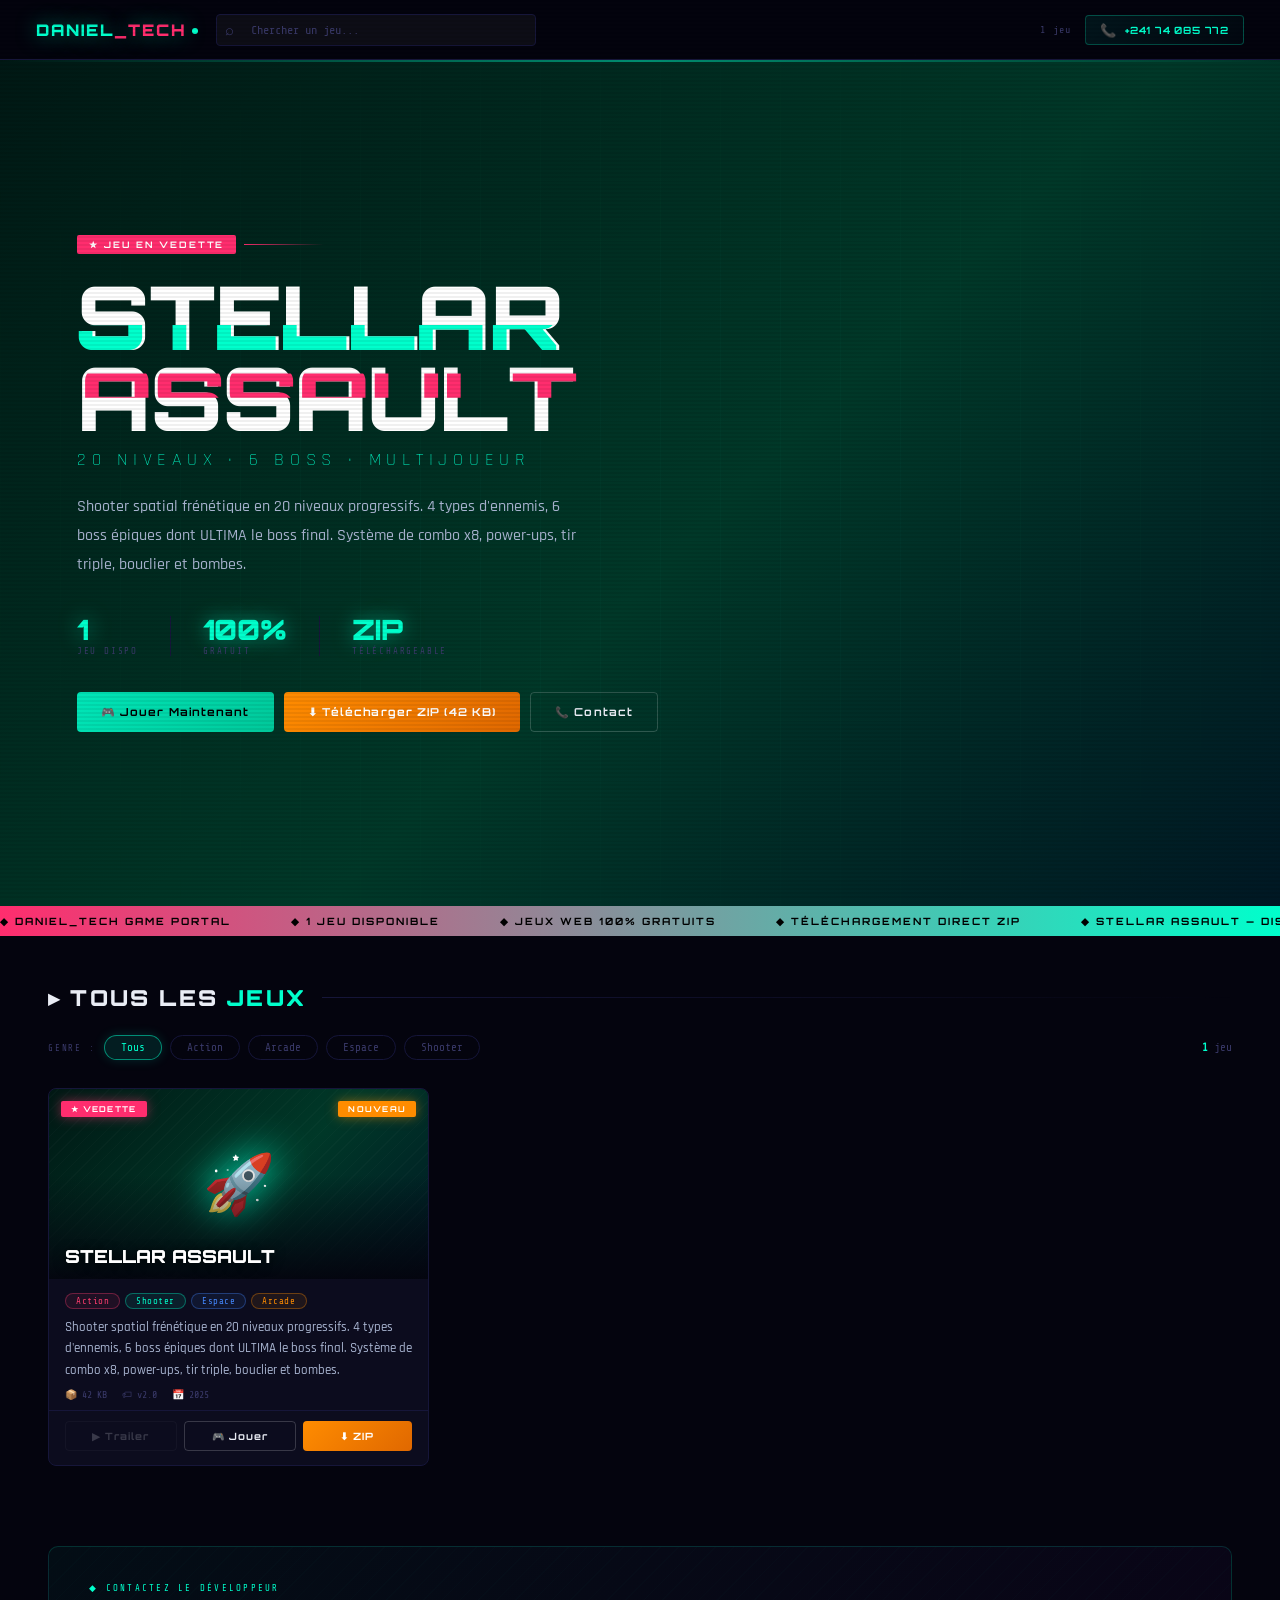
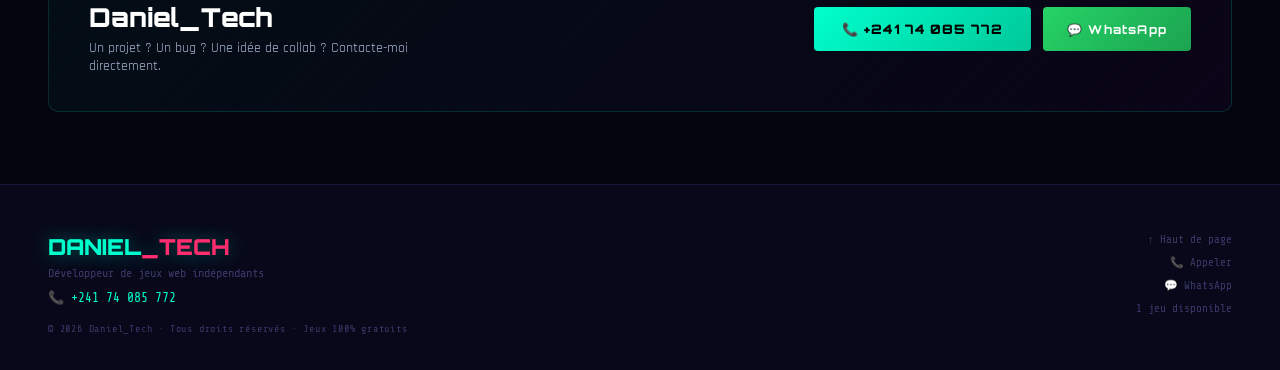
==== index.html @ bcd8ac03 "Rename daniel-tech-portal-1.html to index.html" ====
<!DOCTYPE html>
<html lang="fr">
<head>
  <meta charset="UTF-8">
  <meta name="viewport" content="width=device-width, initial-scale=1.0">
  <meta name="description" content="Daniel_Tech — Portail de jeux web indépendants. Jeux gratuits, téléchargeables, jouables en ligne.">
  <title>DANIEL_TECH — Game Portal</title>
  <link href="https://fonts.googleapis.com/css2?family=Orbitron:wght@400;700;900&family=Share+Tech+Mono&family=Rajdhani:wght@300;500;700&display=swap" rel="stylesheet">
  <style>
    /* ═══════════════ VARIABLES ═══════════════ */
    :root {
      --bg:       #04040e;
      --bg2:      #08081a;
      --card:     #0c0c1e;
      --border:   #16163a;
      --cyan:     #00ffcc;
      --pink:     #ff2d6e;
      --orange:   #ff8c00;
      --purple:   #b020ff;
      --blue:     #2060ff;
      --text:     #a8b4d0;
      --dim:      #3a3a6a;
      --white:    #eaedf5;
      --radius:   8px;
      --glow-c:   0 0 20px rgba(0,255,204,.4), 0 0 60px rgba(0,255,204,.15);
      --glow-p:   0 0 20px rgba(255,45,110,.4), 0 0 60px rgba(255,45,110,.15);
    }

    *, *::before, *::after { margin:0; padding:0; box-sizing:border-box; }
    html { scroll-behavior: smooth; }

    body {
      background: var(--bg);
      color: var(--text);
      font-family: 'Share Tech Mono', monospace;
      min-height: 100vh;
      overflow-x: hidden;
      cursor: default;
    }

    a { color: inherit; text-decoration: none; }
    button { font-family: inherit; cursor: pointer; }

    /* ═══════════════ SCROLLBAR ═══════════════ */
    ::-webkit-scrollbar { width: 4px; }
    ::-webkit-scrollbar-track { background: var(--bg); }
    ::-webkit-scrollbar-thumb { background: var(--cyan); border-radius: 2px; }

    /* ═══════════════ GLOBAL SCAN OVERLAY ═══════════════ */
    body::before {
      content: '';
      position: fixed; inset: 0; z-index: 999; pointer-events: none;
      background: repeating-linear-gradient(
        0deg,
        transparent, transparent 2px,
        rgba(0,0,0,.06) 2px, rgba(0,0,0,.06) 4px
      );
    }

    /* ═══════════════ STARS ═══════════════ */
    #stars { position:fixed; inset:0; z-index:0; pointer-events:none; }
    .z1 { position:relative; z-index:1; }

    /* ═══════════════ BOOT SCREEN ═══════════════ */
    #boot {
      position: fixed; inset: 0; z-index: 9999;
      background: #000;
      display: flex; flex-direction: column;
      align-items: center; justify-content: center;
      font-family: 'Share Tech Mono', monospace;
      transition: opacity .5s, visibility .5s;
    }
    #boot.hide { opacity: 0; visibility: hidden; }
    .boot-logo {
      font-family: 'Orbitron', sans-serif;
      font-size: clamp(28px, 6vw, 56px);
      font-weight: 900;
      color: var(--cyan);
      letter-spacing: .15em;
      text-shadow: var(--glow-c);
      margin-bottom: 8px;
    }
    .boot-logo em { color: var(--pink); font-style:normal; }
    .boot-sub {
      font-size: 11px; letter-spacing: .3em;
      color: var(--dim); margin-bottom: 40px;
    }
    .boot-bar-wrap {
      width: 280px; height: 2px;
      background: var(--border); border-radius: 2px; overflow: hidden;
    }
    .boot-bar {
      height: 100%; width: 0; background: var(--cyan);
      box-shadow: 0 0 12px var(--cyan);
      animation: boot-fill .9s ease forwards .2s;
    }
    @keyframes boot-fill { to { width:100%; } }
    .boot-msg {
      margin-top: 14px; font-size: 10px;
      color: var(--dim); letter-spacing: .12em;
      animation: blink-slow 1s ease-in-out infinite;
    }
    @keyframes blink-slow { 0%,100%{opacity:.3} 50%{opacity:1} }

    /* ═══════════════ NAVBAR ═══════════════ */
    nav {
      position: sticky; top: 0; z-index: 500;
      background: rgba(4,4,14,.96);
      backdrop-filter: blur(20px);
      border-bottom: 1px solid var(--border);
      height: 60px; padding: 0 36px;
      display: flex; align-items: center; gap: 18px;
    }
    .logo {
      font-family: 'Orbitron', sans-serif;
      font-weight: 900; font-size: 16px;
      color: var(--cyan); letter-spacing: .12em;
      white-space: nowrap; flex-shrink: 0;
      text-shadow: 0 0 20px rgba(0,255,204,.5);
    }
    .logo em { color: var(--pink); font-style: normal; }
    .logo-dot {
      display: inline-block;
      width: 6px; height: 6px; background: var(--cyan);
      border-radius: 50%; margin-left: 5px;
      animation: pulse-dot 1.5s ease-in-out infinite;
      vertical-align: middle;
    }
    @keyframes pulse-dot {
      0%,100%{ box-shadow: 0 0 4px var(--cyan); opacity:.7; }
      50%{ box-shadow: 0 0 14px var(--cyan), 0 0 28px rgba(0,255,204,.4); opacity:1; }
    }
    .search-wrap {
      flex:1; max-width:320px; position:relative;
    }
    .search-wrap input {
      width:100%; background: rgba(255,255,255,.04);
      border: 1px solid var(--border);
      border-radius: 4px; padding: 8px 12px 8px 34px;
      color: var(--white); font-family:'Share Tech Mono',monospace;
      font-size: 12px; outline: none; transition: border-color .2s, box-shadow .2s;
    }
    .search-wrap input::placeholder { color: var(--dim); }
    .search-wrap input:focus {
      border-color: var(--cyan);
      box-shadow: 0 0 0 2px rgba(0,255,204,.1);
    }
    .search-wrap::before {
      content:'⌕'; position:absolute;
      left:9px; top:50%; transform:translateY(-50%);
      font-size:15px; color:var(--dim); pointer-events:none;
    }
    .nav-end {
      margin-left:auto; display:flex; align-items:center; gap:14px;
    }
    .nav-count {
      font-size:10px; color:var(--dim); letter-spacing:.12em;
    }
    .nav-contact {
      display: flex; align-items: center; gap: 8px;
      background: linear-gradient(135deg, rgba(0,255,204,.08), rgba(0,255,204,.02));
      border: 1px solid rgba(0,255,204,.25);
      border-radius: 4px; padding: 6px 14px;
      font-family:'Orbitron',sans-serif; font-weight:700;
      font-size: 10px; letter-spacing:.08em; color: var(--cyan);
      white-space: nowrap; transition: all .2s; text-decoration:none;
    }
    .nav-contact:hover {
      background: rgba(0,255,204,.12);
      border-color: var(--cyan);
      box-shadow: var(--glow-c);
    }
    .nav-contact .nc-icon { font-size: 13px; }

    /* ═══════════════ HERO ═══════════════ */
    .hero {
      position: relative; min-height: 94vh;
      display: flex; align-items: center;
      overflow: hidden;
    }
    .hero-bg {
      position:absolute; inset:0;
      background: radial-gradient(ellipse 80% 70% at 60% 40%, rgba(0,255,204,.06) 0%, transparent 65%),
                  radial-gradient(ellipse 50% 50% at 20% 80%, rgba(255,45,110,.05) 0%, transparent 60%),
                  linear-gradient(160deg, #02020c 0%, #040414 50%, #020210 100%);
    }
    /* grid lines */
    .hero-grid {
      position:absolute; inset:0; pointer-events:none;
      background-image:
        linear-gradient(rgba(0,255,204,.025) 1px, transparent 1px),
        linear-gradient(90deg, rgba(0,255,204,.025) 1px, transparent 1px);
      background-size: 60px 60px;
      mask-image: radial-gradient(ellipse 80% 80% at 50% 50%, black 30%, transparent 80%);
    }
    .hero-glow-c {
      position:absolute; pointer-events:none;
      border-radius:50%; filter:blur(100px);
    }
    .hero-glow-c:nth-child(1) {
      width:600px; height:600px; background:rgba(0,255,204,.12);
      right:-100px; top:-150px;
      animation: glow-drift 8s ease-in-out infinite;
    }
    .hero-glow-c:nth-child(2) {
      width:400px; height:400px; background:rgba(255,45,110,.08);
      left:-50px; bottom:-100px;
      animation: glow-drift 10s ease-in-out infinite reverse;
    }
    @keyframes glow-drift {
      0%,100%{ transform:translate(0,0) scale(1); }
      50%{ transform:translate(30px,-30px) scale(1.05); }
    }
    /* Scan beam */
    .hero-beam {
      position:absolute; inset:0; pointer-events:none; overflow:hidden;
    }
    .hero-beam::after {
      content:''; position:absolute;
      left:0; right:0; height:2px;
      background: linear-gradient(90deg, transparent, rgba(0,255,204,.5), transparent);
      animation: beam-scan 5s linear infinite;
    }
    @keyframes beam-scan {
      0%{ top:-2px; opacity:0; }
      5%{ opacity:1; }
      95%{ opacity:.3; }
      100%{ top:100%; opacity:0; }
    }

    .hero-content {
      position:relative; z-index:2;
      padding: clamp(40px,8vh,90px) clamp(24px,6vw,80px);
      max-width: 780px;
    }
    .hero-eyebrow {
      display:inline-flex; align-items:center; gap:8px;
      margin-bottom:22px;
    }
    .hero-eyebrow-badge {
      background: var(--pink); color:#fff;
      font-family:'Orbitron',sans-serif; font-size:9px; font-weight:700;
      letter-spacing:.22em; padding:4px 12px; border-radius:2px;
      animation: badge-blink 2.5s ease-in-out infinite;
    }
    @keyframes badge-blink { 0%,100%{opacity:1} 50%{opacity:.55} }
    .hero-eyebrow-line {
      flex:1; height:1px; width:80px;
      background: linear-gradient(90deg, var(--pink), transparent);
    }

    .hero-title {
      font-family:'Orbitron',sans-serif; font-weight:900;
      font-size: clamp(40px,8vw,88px); line-height:.92;
      color:#fff; letter-spacing:-.01em;
      position:relative; display:inline-block;
    }
    /* Glitch Effect */
    .glitch {
      position:relative; display:block;
    }
    .glitch::before, .glitch::after {
      content: attr(data-text);
      position:absolute; top:0; left:0; width:100%; height:100%;
      font-family:inherit; font-weight:inherit; font-size:inherit;
      line-height:inherit; letter-spacing:inherit;
    }
    .glitch::before {
      color: var(--cyan); clip-path: polygon(0 30%, 100% 30%, 100% 50%, 0 50%);
      transform: translate(-3px,0);
      animation: glitch-a 4s steps(1) infinite;
    }
    .glitch::after {
      color: var(--pink); clip-path: polygon(0 60%, 100% 60%, 100% 75%, 0 75%);
      transform: translate(3px,0);
      animation: glitch-b 4s steps(1) infinite;
    }
    @keyframes glitch-a {
      0%,94%,100%{ opacity:0; transform:translate(0,0); }
      95%{ opacity:.9; transform:translate(-4px,1px); }
      97%{ opacity:.6; transform:translate(2px,-1px); }
    }
    @keyframes glitch-b {
      0%,91%,100%{ opacity:0; transform:translate(0,0); }
      92%{ opacity:.8; transform:translate(4px,-2px); }
      94%{ opacity:.5; transform:translate(-2px,1px); }
    }

    .hero-sub {
      font-family:'Rajdhani',sans-serif; font-weight:300;
      font-size: clamp(13px,2vw,18px); letter-spacing:.32em;
      color: var(--cyan); margin-top:10px; margin-bottom:22px;
      text-transform:uppercase;
    }
    .hero-desc {
      font-family:'Rajdhani',sans-serif; font-weight:500;
      font-size: clamp(14px,1.6vw,16px); line-height:1.8;
      color: var(--text); max-width:500px; margin-bottom:36px;
    }
    .hero-stats {
      display:flex; gap:32px; margin-bottom:36px; flex-wrap:wrap;
    }
    .hero-stat {
      display:flex; flex-direction:column; gap:2px;
    }
    .hs-num {
      font-family:'Orbitron',sans-serif; font-size:28px; font-weight:900;
      color:var(--cyan); line-height:1;
      text-shadow: 0 0 20px rgba(0,255,204,.5);
    }
    .hs-lbl { font-size:9px; letter-spacing:.2em; color:var(--dim); }
    .hero-divider {
      width:1px; height:40px; background:var(--border);
      align-self:center;
    }
    .hero-actions { display:flex; gap:10px; flex-wrap:wrap; }

    /* ═══════════════ BUTTONS ═══════════════ */
    .btn {
      display:inline-flex; align-items:center; justify-content:center;
      gap:7px; padding:12px 24px; border-radius:4px;
      font-family:'Orbitron',sans-serif; font-weight:700;
      font-size:11px; letter-spacing:.1em;
      border:none; outline:none; cursor:pointer;
      text-decoration:none; transition:all .22s;
      white-space:nowrap; position:relative; overflow:hidden;
    }
    /* shimmer on all buttons */
    .btn::before {
      content:''; position:absolute; inset:0;
      background: linear-gradient(105deg, transparent 30%, rgba(255,255,255,.1) 50%, transparent 70%);
      transform: translateX(-100%); transition: transform .5s;
    }
    .btn:hover::before { transform:translateX(100%); }

    .btn-play {
      background: linear-gradient(135deg, #00e6b8, #00c89a);
      color:#000;
    }
    .btn-play:hover {
      transform:translateY(-3px);
      box-shadow: 0 10px 36px rgba(0,255,204,.35), 0 0 0 1px rgba(0,255,204,.4);
    }
    .btn-ghost {
      background:transparent; color:var(--white);
      border:1px solid rgba(255,255,255,.18);
    }
    .btn-ghost:hover {
      border-color:rgba(255,255,255,.5);
      background:rgba(255,255,255,.06);
      transform:translateY(-3px);
    }
    .btn-yt { background: #e00; color:#fff; }
    .btn-yt:hover {
      background:#c00; transform:translateY(-3px);
      box-shadow: 0 10px 36px rgba(255,0,0,.3);
    }
    .btn-dl {
      background: linear-gradient(135deg, var(--orange), #e06800);
      color:#fff;
    }
    .btn-dl:hover {
      transform:translateY(-3px);
      box-shadow: 0 10px 36px rgba(255,140,0,.35);
    }
    .btn-off { opacity:.2; pointer-events:none; }
    .btn-sm { padding:8px 14px; font-size:10px; flex:1; }

    /* ═══════════════ TICKER ═══════════════ */
    .ticker {
      background: linear-gradient(90deg, var(--pink), var(--cyan));
      padding:9px 0; overflow:hidden; user-select:none;
    }
    .ticker-track {
      display:flex; gap:60px; width:max-content;
      animation:ticker-run 22s linear infinite;
      white-space:nowrap;
      font-family:'Orbitron',sans-serif; font-weight:700;
      font-size:10px; letter-spacing:.2em; color:#000;
    }
    .ticker-track span::before { content:'◆  '; }
    @keyframes ticker-run {
      from{ transform:translateX(0); }
      to{ transform:translateX(-50%); }
    }

    /* ═══════════════ SECTION HEADER ═══════════════ */
    .section-header {
      padding: 48px 48px 24px;
      display:flex; align-items:center; gap:16px;
    }
    .section-title {
      font-family:'Orbitron',sans-serif; font-weight:900;
      font-size:clamp(16px,2.5vw,22px); color:var(--white);
      letter-spacing:.1em;
    }
    .section-title em {
      color:var(--cyan); font-style:normal;
    }
    .section-line {
      flex:1; height:1px;
      background: linear-gradient(90deg, var(--border), transparent);
    }

    /* ═══════════════ FILTERS ═══════════════ */
    .filters {
      padding: 0 48px 28px;
      display:flex; align-items:center; gap:8px; flex-wrap:wrap;
    }
    .filter-lbl { font-size:9px; color:var(--dim); letter-spacing:.2em; }
    .tag-btn {
      padding:5px 16px; border-radius:20px;
      border:1px solid var(--border); background:transparent;
      color:var(--dim); font-family:'Share Tech Mono',monospace;
      font-size:11px; cursor:pointer; transition:all .18s;
    }
    .tag-btn:hover { border-color:var(--cyan); color:var(--cyan); }
    .tag-btn.on {
      background:rgba(0,255,204,.1); color:var(--cyan);
      border-color:rgba(0,255,204,.5);
      box-shadow: 0 0 12px rgba(0,255,204,.15);
    }
    .filter-count { margin-left:auto; font-size:11px; color:var(--dim); }
    .filter-count strong { color:var(--cyan); }

    /* ═══════════════ GAME GRID ═══════════════ */
    .catalog { padding: 0 48px 80px; }
    .grid {
      display:grid;
      grid-template-columns: repeat(auto-fill, minmax(320px,1fr));
      gap:20px;
    }

    /* ═══════════════ GAME CARD ═══════════════ */
    .card {
      background: var(--card);
      border:1px solid var(--border);
      border-radius: var(--radius);
      overflow:hidden;
      display:flex; flex-direction:column;
      transition: transform .3s cubic-bezier(.2,.8,.3,1),
                  border-color .3s, box-shadow .3s;
      animation: card-in .4s ease both;
      position:relative;
    }
    /* holographic shimmer on border */
    .card::before {
      content:''; position:absolute; inset:-1px;
      border-radius:calc(var(--radius)+1px);
      background: linear-gradient(135deg,
        rgba(0,255,204,0) 0%, rgba(0,255,204,.5) 50%, rgba(176,32,255,0) 100%
      );
      opacity:0; transition:opacity .35s;
      z-index:-1; pointer-events:none;
    }
    .card:hover::before { opacity:1; }
    @keyframes card-in {
      from{ opacity:0; transform:translateY(22px); }
      to  { opacity:1; transform:none; }
    }
    .card:hover {
      transform:translateY(-8px);
      border-color:rgba(0,255,204,.25);
      box-shadow: 0 24px 70px rgba(0,0,0,.6), 0 0 40px rgba(0,255,204,.06);
    }

    /* Thumbnail */
    .thumb {
      position:relative; height:190px; overflow:hidden; flex-shrink:0;
    }
    .thumb img { width:100%;height:100%;object-fit:cover;transition:transform .5s; }
    .card:hover .thumb img { transform:scale(1.08); }
    .thumb-grad {
      position:absolute; inset:0;
      display:flex; align-items:center; justify-content:center;
    }
    .thumb-grad::before {
      content:''; position:absolute; inset:0;
      background: repeating-linear-gradient(
        -45deg, transparent, transparent 8px,
        rgba(255,255,255,.02) 8px, rgba(255,255,255,.02) 9px
      );
    }
    .thumb-icon {
      font-size:58px; position:relative; z-index:1;
      animation:float 3.5s ease-in-out infinite;
      filter:drop-shadow(0 0 20px currentColor);
    }
    @keyframes float {
      0%,100%{transform:translateY(0) rotate(-2deg);}
      50%{transform:translateY(-12px) rotate(2deg);}
    }
    .thumb-overlay {
      position:absolute; inset:0;
      background:linear-gradient(to top, rgba(4,4,14,.95) 0%, transparent 55%);
      z-index:1;
    }
    .thumb-title {
      position:absolute; bottom:12px; left:16px; right:16px; z-index:2;
      font-family:'Orbitron',sans-serif; font-weight:900;
      font-size:18px; color:#fff;
      text-shadow: 0 2px 12px rgba(0,0,0,.9);
    }
    .badge {
      position:absolute; z-index:3; top:12px;
      font-family:'Orbitron',sans-serif; font-weight:700;
      font-size:8px; letter-spacing:.16em;
      padding:3px 10px; border-radius:2px; color:#fff;
    }
    .badge-star {
      left:12px; background:var(--pink);
      box-shadow: 0 0 12px rgba(255,45,110,.5);
    }
    .badge-new {
      right:12px; background:var(--orange);
      box-shadow: 0 0 12px rgba(255,140,0,.5);
    }
    .badge-soon {
      left:50%; transform:translateX(-50%);
      background: linear-gradient(135deg, var(--purple), var(--blue));
      box-shadow: 0 0 16px rgba(176,32,255,.5);
      font-size:9px;
    }

    /* Card body */
    .card-body {
      padding:14px 16px 10px; flex:1;
      display:flex; flex-direction:column; gap:8px;
    }
    .tags { display:flex; gap:5px; flex-wrap:wrap; }
    .tag {
      padding:2px 10px; border-radius:12px;
      font-size:9px; letter-spacing:.06em; border:1px solid;
    }
    .card-desc {
      font-family:'Rajdhani',sans-serif; font-weight:500;
      font-size:13px; line-height:1.65; color:var(--text); flex:1;
      display:-webkit-box; -webkit-line-clamp:3; -webkit-box-orient:vertical; overflow:hidden;
    }
    .meta {
      display:flex; gap:10px; flex-wrap:wrap;
      font-size:10px; color:var(--dim);
    }

    /* Card actions */
    .card-btns {
      padding:10px 16px 14px;
      display:flex; gap:7px;
      border-top:1px solid var(--border);
    }
    .card-btns .btn { position:relative; overflow:hidden; }

    /* Coming Soon Card */
    .card-coming {
      border-color: rgba(176,32,255,.2);
      background: linear-gradient(135deg, rgba(176,32,255,.04), rgba(32,96,255,.04));
    }
    .card-coming .thumb-grad {
      background: linear-gradient(135deg, #0a0020 0%, #100040 50%, #0a0030 100%);
    }
    .coming-overlay {
      position:absolute; inset:0; z-index:2;
      display:flex; flex-direction:column;
      align-items:center; justify-content:center; gap:8px;
      background: rgba(4,4,14,.7);
      backdrop-filter:blur(4px);
    }
    .coming-label {
      font-family:'Orbitron',sans-serif; font-weight:900;
      font-size:16px; color:var(--purple); letter-spacing:.2em;
      text-shadow:0 0 20px rgba(176,32,255,.6);
      animation:glow-pulse 2s ease-in-out infinite;
    }
    @keyframes glow-pulse {
      0%,100%{ text-shadow:0 0 20px rgba(176,32,255,.6); }
      50%{ text-shadow:0 0 40px rgba(176,32,255,.9), 0 0 80px rgba(176,32,255,.4); }
    }
    .coming-dots {
      display:flex; gap:6px;
    }
    .coming-dots span {
      width:6px; height:6px; border-radius:50%;
      background:var(--purple); opacity:.3;
      animation:dot-wave .8s ease-in-out infinite;
    }
    .coming-dots span:nth-child(2){ animation-delay:.15s; }
    .coming-dots span:nth-child(3){ animation-delay:.3s; }
    @keyframes dot-wave { 0%,100%{opacity:.2;transform:translateY(0)} 50%{opacity:1;transform:translateY(-4px)} }

    /* ═══════════════ YOUTUBE MODAL ═══════════════ */
    .overlay {
      position:fixed; inset:0; z-index:900;
      background:rgba(0,0,0,.92);
      backdrop-filter:blur(12px);
      display:flex; align-items:center; justify-content:center;
      padding:20px;
      opacity:0; pointer-events:none; transition:opacity .3s;
    }
    .overlay.open { opacity:1; pointer-events:all; }
    .modal {
      background:var(--card); border:1px solid var(--border);
      border-radius:10px; width:100%; max-width:860px;
      overflow:hidden;
      transform:scale(.9) translateY(24px); transition:transform .3s;
    }
    .overlay.open .modal { transform:scale(1) translateY(0); }
    .modal-hd {
      padding:14px 18px;
      display:flex; align-items:center; gap:10px;
      border-bottom:1px solid var(--border);
    }
    .yt-dot {
      width:10px; height:10px; background:#e00; border-radius:50%;
      animation:yt-pulse 1.2s ease-in-out infinite;
    }
    @keyframes yt-pulse { 0%,100%{opacity:1} 50%{opacity:.4} }
    .m-title {
      font-family:'Orbitron',sans-serif; font-size:13px; font-weight:700;
      color:var(--white); flex:1;
    }
    .m-sub { font-size:10px; color:var(--dim); }
    .close-btn {
      width:30px; height:30px; border-radius:50%;
      background:var(--border); border:none; color:var(--text);
      font-size:16px; display:flex; align-items:center; justify-content:center;
      cursor:pointer; transition:background .18s;
    }
    .close-btn:hover { background:var(--pink); color:#fff; }
    .video-wrap { position:relative; padding-bottom:56.25%; height:0; }
    .video-wrap iframe { position:absolute; inset:0; width:100%; height:100%; border:none; }

    /* ═══════════════ CONTACT SECTION ═══════════════ */
    .contact-section {
      margin: 0 48px 72px;
      background: linear-gradient(135deg, rgba(0,255,204,.04) 0%, rgba(176,32,255,.04) 100%);
      border:1px solid rgba(0,255,204,.15);
      border-radius: 10px;
      padding: 36px 40px;
      display:flex; align-items:center; justify-content:space-between;
      gap:24px; flex-wrap:wrap;
      position:relative; overflow:hidden;
    }
    .contact-section::before {
      content:''; position:absolute; inset:0;
      background: repeating-linear-gradient(
        -45deg, transparent, transparent 12px,
        rgba(0,255,204,.012) 12px, rgba(0,255,204,.012) 13px
      );
      pointer-events:none;
    }
    .contact-left { position:relative; z-index:1; }
    .contact-tag {
      font-size:9px; letter-spacing:.25em; color:var(--cyan);
      margin-bottom:8px;
    }
    .contact-title {
      font-family:'Orbitron',sans-serif; font-weight:900;
      font-size:clamp(18px,3vw,26px); color:#fff;
      margin-bottom:6px;
    }
    .contact-desc {
      font-family:'Rajdhani',sans-serif; font-size:14px;
      color:var(--text); max-width:360px;
    }
    .contact-actions { display:flex; gap:12px; flex-wrap:wrap; position:relative; z-index:1; }
    .btn-tel {
      background: linear-gradient(135deg, var(--cyan), #00c89a);
      color:#000; font-size:13px; padding:14px 28px;
      font-family:'Orbitron',sans-serif; font-weight:900; letter-spacing:.08em;
    }
    .btn-tel:hover {
      transform:translateY(-3px);
      box-shadow: var(--glow-c);
    }
    .btn-wa {
      background: linear-gradient(135deg, #25D366, #1ca350);
      color:#fff; font-size:12px; padding:14px 24px;
    }
    .btn-wa:hover {
      transform:translateY(-3px);
      box-shadow: 0 10px 36px rgba(37,211,102,.35);
    }

    /* ═══════════════ FOOTER ═══════════════ */
    footer {
      background: var(--bg2); border-top:1px solid var(--border);
      padding:48px 48px 36px;
      display:grid; grid-template-columns:1fr auto; gap:40px;
      align-items:start;
    }
    .footer-logo {
      font-family:'Orbitron',sans-serif; font-weight:900;
      font-size:22px; color:var(--cyan); margin-bottom:6px;
      text-shadow: 0 0 20px rgba(0,255,204,.4);
    }
    .footer-logo em { color:var(--pink); font-style:normal; }
    .footer-tag { font-size:12px; color:var(--dim); margin-bottom:8px; }
    .footer-phone {
      display:inline-flex; align-items:center; gap:7px;
      font-family:'Share Tech Mono',monospace;
      font-size:13px; color:var(--cyan); margin-bottom:18px;
      transition:text-shadow .2s;
    }
    .footer-phone:hover { text-shadow:var(--glow-c); }
    .footer-copy { font-size:10px; color:var(--dim); letter-spacing:.08em; }
    .footer-links {
      display:flex; flex-direction:column; align-items:flex-end; gap:10px;
    }
    .footer-links a {
      font-size:11px; color:var(--dim); transition:color .18s;
    }
    .footer-links a:hover { color:var(--cyan); }

    /* ═══════════════ EMPTY STATE ═══════════════ */
    .empty {
      grid-column:1/-1; text-align:center; padding:80px 0;
    }
    .empty .e-icon { font-size:50px; margin-bottom:14px; }
    .empty h3 {
      font-family:'Orbitron',sans-serif; font-size:15px;
      color:var(--text); margin-bottom:6px;
    }
    .empty p { font-size:12px; color:var(--dim); }

    /* ═══════════════ RESPONSIVE ═══════════════ */
    @media (max-width:760px) {
      nav { padding:0 16px; gap:10px; }
      .nav-contact .nc-text { display:none; }
      .hero-content { padding:44px 22px 50px; }
      .hero-stats { gap:20px; }
      .section-header, .filters, .catalog { padding-left:20px; padding-right:20px; }
      .grid { grid-template-columns:1fr; }
      .contact-section { margin:0 20px 60px; padding:28px 22px; }
      footer { grid-template-columns:1fr; padding:36px 22px; }
      .footer-links { align-items:flex-start; }
    }
    @media (max-width:480px) {
      .hero-stats .hero-divider { display:none; }
      .hero-stat:nth-child(3),.hero-stat:nth-child(4) { display:none; }
    }
  </style>
</head>
<body>

<!-- ── BOOT ── -->
<div id="boot">
  <div class="boot-logo">DANIEL<em>_TECH</em></div>
  <div class="boot-sub">GAME PORTAL v3.0 — INITIALISATION</div>
  <div class="boot-bar-wrap"><div class="boot-bar"></div></div>
  <div class="boot-msg">CHARGEMENT DES JEUX...</div>
</div>

<!-- Stars canvas -->
<canvas id="stars"></canvas>

<!-- ── NAVBAR ── -->
<nav class="z1">
  <div class="logo">DANIEL<em>_TECH</em><span class="logo-dot"></span></div>
  <div class="search-wrap">
    <input id="search" type="text" placeholder="Chercher un jeu..." autocomplete="off">
  </div>
  <div class="nav-end">
    <span class="nav-count" id="nav-count"></span>
    <a href="tel:+24174085772" class="nav-contact">
      <span class="nc-icon">📞</span>
      <span class="nc-text">+241 74 085 772</span>
    </a>
  </div>
</nav>

<!-- ── HERO ── -->
<div id="hero" class="z1"></div>

<!-- ── TICKER ── -->
<div class="ticker z1">
  <div class="ticker-track" id="ticker"></div>
</div>

<!-- ── SECTION HEADER ── -->
<div class="section-header z1">
  <h2 class="section-title">▸ TOUS LES <em>JEUX</em></h2>
  <div class="section-line"></div>
</div>

<!-- ── FILTERS ── -->
<div class="filters z1">
  <span class="filter-lbl">GENRE :</span>
  <div id="tag-btns" style="display:contents"></div>
  <span class="filter-count" id="count"></span>
</div>

<!-- ── CATALOG ── -->
<section class="catalog z1">
  <div class="grid" id="grid"></div>
</section>

<!-- ── CONTACT ── -->
<div class="contact-section z1">
  <div class="contact-left">
    <div class="contact-tag">◆ CONTACTEZ LE DÉVELOPPEUR</div>
    <div class="contact-title">Daniel_Tech</div>
    <div class="contact-desc">Un projet ? Un bug ? Une idée de collab ? Contacte-moi directement.</div>
  </div>
  <div class="contact-actions">
    <a href="tel:+24174085772" class="btn btn-tel">📞 +241 74 085 772</a>
    <a href="https://wa.me/24174085772" target="_blank" class="btn btn-wa">💬 WhatsApp</a>
  </div>
</div>

<!-- ── FOOTER ── -->
<footer class="z1">
  <div>
    <div class="footer-logo">DANIEL<em>_TECH</em></div>
    <div class="footer-tag">Développeur de jeux web indépendants</div>
    <a href="tel:+24174085772" class="footer-phone">📞 +241 74 085 772</a>
    <div class="footer-copy">© 2026 Daniel_Tech · Tous droits réservés · Jeux 100% gratuits</div>
  </div>
  <div class="footer-links">
    <a href="#top">↑ Haut de page</a>
    <a href="tel:+24174085772">📞 Appeler</a>
    <a href="https://wa.me/24174085772" target="_blank">💬 WhatsApp</a>
    <a id="footer-count"></a>
  </div>
</footer>

<!-- ── YOUTUBE MODAL ── -->
<div class="overlay" id="overlay">
  <div class="modal">
    <div class="modal-hd">
      <div class="yt-dot"></div>
      <div>
        <div class="m-title" id="m-title">Trailer</div>
        <div class="m-sub">YouTube · Bande-annonce officielle</div>
      </div>
      <button class="close-btn" id="close-btn" title="Fermer (Echap)">✕</button>
    </div>
    <div class="video-wrap">
      <iframe id="yt-frame" src=""
        allow="accelerometer; autoplay; clipboard-write; encrypted-media; gyroscope; picture-in-picture"
        allowfullscreen></iframe>
    </div>
  </div>
</div>

<script>
// ╔═══════════════════════════════════════════════════╗
// ║  ⚙️  CONFIGURATION — DANIEL_TECH GAME PORTAL     ║
// ║  Pour ajouter un jeu : copie un bloc dans GAMES[] ║
// ╚═══════════════════════════════════════════════════╝

const GAMES = [
  {
    id:          'stellar-assault',
    title:       'STELLAR ASSAULT',
    subtitle:    '20 NIVEAUX · 6 BOSS · MULTIJOUEUR',
    description: 'Shooter spatial frénétique en 20 niveaux progressifs. 4 types d\'ennemis, 6 boss épiques dont ULTIMA le boss final. Système de combo x8, power-ups, tir triple, bouclier et bombes.',
    tags:        ['Action', 'Shooter', 'Espace', 'Arcade'],
    color:       '#00ffcc',
    colorBg:     'linear-gradient(135deg,#001814 0%,#003828 55%,#001824 100%)',
    icon:        '🚀',
    thumbnail:   null,
    youtubeId:   null,
    downloadUrl: 'stellar-assault.zip',
    playUrl:     'stellar-assault/index.html',
    version:     'v2.0',
    size:        '42 KB',
    releaseDate: '2025',
    featured:    true,
    isNew:       true,
    downloads:   0,
  },

  // ── COMING SOON (exemples — décommente pour activer) ───────
  // {
  //   id:          'neon-racer',
  //   title:       'NEON RACER',
  //   subtitle:    'BIENTÔT',
  //   description: 'Course de néon futuriste. Piste procédurale infinie, 8 véhicules.',
  //   tags:        ['Course', 'Action'],
  //   color:       '#b020ff',
  //   colorBg:     'linear-gradient(135deg,#100020,#200040,#100030)',
  //   icon:        '🏎️',
  //   thumbnail:   null,
  //   downloadUrl: null,
  //   playUrl:     null,
  //   comingSoon:  true,
  //   version:     '—',
  //   releaseDate: '2026',
  //   featured:    false,
  //   isNew:       false,
  //   downloads:   0,
  // },
];

// ── Tag colors ──────────────────────────────────────────────
const TAG_STYLE = {
  'Action':    'color:#ff3d6e;border-color:rgba(255,61,110,.35);background:rgba(255,61,110,.08)',
  'Shooter':   'color:#00ffcc;border-color:rgba(0,255,204,.35);background:rgba(0,255,204,.08)',
  'Espace':    'color:#4488ff;border-color:rgba(68,136,255,.35);background:rgba(68,136,255,.08)',
  'Arcade':    'color:#ff8c00;border-color:rgba(255,140,0,.35);background:rgba(255,140,0,.08)',
  'Platformer':'color:#b44bff;border-color:rgba(180,75,255,.35);background:rgba(180,75,255,.08)',
  'Aventure':  'color:#ffdd33;border-color:rgba(255,221,51,.35);background:rgba(255,221,51,.08)',
  'RPG':       'color:#c060ff;border-color:rgba(192,96,255,.35);background:rgba(192,96,255,.08)',
  'Puzzle':    'color:#00c896;border-color:rgba(0,200,150,.35);background:rgba(0,200,150,.08)',
  'Course':    'color:#ff8c00;border-color:rgba(255,140,0,.35);background:rgba(255,140,0,.08)',
  'Combat':    'color:#ff3d6e;border-color:rgba(255,61,110,.35);background:rgba(255,61,110,.08)',
};
function tagStyle(t) {
  return TAG_STYLE[t] || 'color:#8090b8;border-color:rgba(255,255,255,.12);background:rgba(255,255,255,.04)';
}

// ── YouTube Modal ────────────────────────────────────────────
const overlay = document.getElementById('overlay');
const ytFrame  = document.getElementById('yt-frame');
const mTitle   = document.getElementById('m-title');

function openTrailer(youtubeId, title) {
  mTitle.textContent = title + ' — Trailer Officiel';
  ytFrame.src = `https://www.youtube.com/embed/${youtubeId}?autoplay=1&rel=0&modestbranding=1`;
  overlay.classList.add('open');
  document.body.style.overflow = 'hidden';
}
function closeModal() {
  overlay.classList.remove('open');
  ytFrame.src = '';
  document.body.style.overflow = '';
}
document.getElementById('close-btn').onclick = closeModal;
overlay.addEventListener('click', e => { if (e.target === overlay) closeModal(); });
document.addEventListener('keydown', e => { if (e.key === 'Escape') closeModal(); });

// ── Download ─────────────────────────────────────────────────
function downloadGame(id) {
  const game = GAMES.find(g => g.id === id);
  if (!game || !game.downloadUrl) return;
  const btn = document.querySelector(`[data-dl="${id}"]`);
  if (!btn) return;
  const orig = btn.innerHTML;
  btn.style.pointerEvents = 'none';
  btn.innerHTML = '⏳ ...';
  setTimeout(() => {
    const a = document.createElement('a');
    a.href = game.downloadUrl;
    a.download = game.downloadUrl.split('/').pop();
    document.body.appendChild(a); a.click(); document.body.removeChild(a);
    setTimeout(() => {
      btn.style.pointerEvents = '';
      btn.innerHTML = orig;
    }, 1400);
  }, 750);
}

// ── Thumb HTML ───────────────────────────────────────────────
function thumbHtml(g) {
  const overlay = `<div class="thumb-overlay"></div><div class="thumb-title">${g.title}</div>`;
  if (g.thumbnail) return `<img src="${g.thumbnail}" alt="${g.title}" loading="lazy">${overlay}`;
  return `
    <div class="thumb-grad" style="background:${g.colorBg||'linear-gradient(135deg,#040428,#0a0a3c)'}">
      <span class="thumb-icon" style="color:${g.color||'#00ffcc'}">${g.icon||'🎮'}</span>
    </div>${overlay}
  `;
}

// ── Card HTML ────────────────────────────────────────────────
function cardHtml(g, i) {
  const hasDl   = !!g.downloadUrl;
  const hasYt   = !!g.youtubeId;
  const hasPlay = !!g.playUrl;
  const soon    = !!g.comingSoon;
  const tags    = g.tags.map(t => `<span class="tag" style="${tagStyle(t)}">${t}</span>`).join('');
  const meta    = [
    g.size        && `📦 ${g.size}`,
    g.version     && `🏷 ${g.version}`,
    g.releaseDate && `📅 ${g.releaseDate}`,
  ].filter(Boolean).join(' &nbsp; ');

  const comingOverlay = soon ? `
    <div class="coming-overlay">
      <div class="coming-label">BIENTÔT</div>
      <div class="coming-dots"><span></span><span></span><span></span></div>
    </div>
  ` : '';

  return `
    <div class="card ${soon ? 'card-coming' : ''}"
      data-id="${g.id}"
      data-tags="${g.tags.join(',').toLowerCase()}"
      data-title="${g.title.toLowerCase()} ${g.description.toLowerCase()}"
      style="animation-delay:${i * 0.08}s">
      <div class="thumb">
        ${g.featured ? '<span class="badge badge-star">★ VEDETTE</span>' : ''}
        ${g.isNew    ? '<span class="badge badge-new">NOUVEAU</span>' : ''}
        ${soon       ? '<span class="badge badge-soon">COMING SOON</span>' : ''}
        ${thumbHtml(g)}
        ${comingOverlay}
      </div>
      <div class="card-body">
        <div class="tags">${tags}</div>
        <p class="card-desc">${g.description}</p>
        <div class="meta">${meta}</div>
      </div>
      <div class="card-btns">
        ${hasYt  ? `<button class="btn btn-yt btn-sm" onclick="openTrailer('${g.youtubeId}','${g.title}')">▶ Trailer</button>`
                 : `<button class="btn btn-ghost btn-sm btn-off">▶ Trailer</button>`}
        ${hasPlay ? `<a class="btn btn-ghost btn-sm" href="${g.playUrl}" target="_blank">🎮 Jouer</a>`
                  : `<button class="btn btn-ghost btn-sm btn-off">🎮 Jouer</button>`}
        ${hasDl   ? `<button class="btn btn-dl btn-sm" data-dl="${g.id}" onclick="downloadGame('${g.id}')">⬇ ZIP</button>`
                  : `<button class="btn btn-dl btn-sm btn-off">⬇ ZIP</button>`}
      </div>
    </div>
  `;
}

// ── Hero ─────────────────────────────────────────────────────
function buildHero() {
  const g = GAMES.find(f => f.featured) || GAMES[0];
  if (!g) return;
  const hasDl   = !!g.downloadUrl;
  const hasYt   = !!g.youtubeId;
  const hasPlay = !!g.playUrl;
  document.getElementById('hero').innerHTML = `
    <div class="hero">
      <div class="hero-bg" style="background:${g.colorBg||'linear-gradient(135deg,#020012,#00150a,#060010)'}"></div>
      <div class="hero-grid"></div>
      <div class="hero-beam"></div>
      <div class="hero-glow-c" style="background:${g.color||'#00ffcc'}"></div>
      <div class="hero-glow-c" style="background:var(--pink)"></div>
      <div class="hero-content">
        <div class="hero-eyebrow">
          <span class="hero-eyebrow-badge">★ JEU EN VEDETTE</span>
          <span class="hero-eyebrow-line"></span>
        </div>
        <h1 class="hero-title">
          <span class="glitch" data-text="${g.title}">${g.title}</span>
        </h1>
        <div class="hero-sub">${g.subtitle || ''}</div>
        <p class="hero-desc">${g.description}</p>
        <div class="hero-stats">
          <div class="hero-stat">
            <span class="hs-num">${GAMES.filter(x=>!x.comingSoon).length}</span>
            <span class="hs-lbl">JEU${GAMES.filter(x=>!x.comingSoon).length>1?'X':''} DISPO</span>
          </div>
          <div class="hero-divider"></div>
          <div class="hero-stat">
            <span class="hs-num">100%</span>
            <span class="hs-lbl">GRATUIT</span>
          </div>
          <div class="hero-divider"></div>
          <div class="hero-stat">
            <span class="hs-num">ZIP</span>
            <span class="hs-lbl">TÉLÉCHARGEABLE</span>
          </div>
        </div>
        <div class="hero-actions">
          ${hasPlay ? `<a class="btn btn-play" href="${g.playUrl}" target="_blank">🎮 Jouer Maintenant</a>` : ''}
          ${hasYt   ? `<button class="btn btn-yt" onclick="openTrailer('${g.youtubeId}','${g.title}')">▶ Voir le Trailer</button>` : ''}
          ${hasDl   ? `<a class="btn btn-dl" href="${g.downloadUrl}" download>⬇ Télécharger ZIP ${g.size ? '('+g.size+')' : ''}</a>` : ''}
          <a href="tel:+24174085772" class="btn btn-ghost">📞 Contact</a>
        </div>
      </div>
    </div>
  `;
}

// ── Ticker ───────────────────────────────────────────────────
function buildTicker() {
  const n = GAMES.filter(x=>!x.comingSoon).length;
  const items = [
    'DANIEL_TECH GAME PORTAL',
    `${n} JEU${n>1?'X':''} DISPONIBLE${n>1?'S':''}`,
    'JEUX WEB 100% GRATUITS',
    'TÉLÉCHARGEMENT DIRECT ZIP',
    'STELLAR ASSAULT — DISPONIBLE MAINTENANT',
    '📞 +241 74 085 772',
    'NOUVEAUX JEUX EN DÉVELOPPEMENT',
    'DÉVELOPPÉ PAR DANIEL_TECH',
  ];
  const doubled = [...items, ...items];
  document.getElementById('ticker').innerHTML = doubled.map(i => `<span>${i}</span>`).join('');
}

// ── Filters ──────────────────────────────────────────────────
let activeTag = 'tous';

function allTags() {
  const s = new Set();
  GAMES.forEach(g => g.tags.forEach(t => s.add(t)));
  return ['Tous', ...Array.from(s).sort()];
}

function buildFilters() {
  document.getElementById('tag-btns').innerHTML = allTags().map(t =>
    `<button class="tag-btn ${t.toLowerCase() === activeTag ? 'on' : ''}"
      onclick="setTag('${t.toLowerCase()}')">${t}</button>`
  ).join('');
}

function setTag(tag) { activeTag = tag; buildFilters(); filterCards(); }

function filterCards() {
  const q = document.getElementById('search').value.toLowerCase().trim();
  const cards = document.querySelectorAll('.card');
  let n = 0;
  cards.forEach(c => {
    const tagMatch  = activeTag === 'tous' || c.dataset.tags.includes(activeTag);
    const srchMatch = !q || c.dataset.title.includes(q) || c.dataset.tags.includes(q);
    const show = tagMatch && srchMatch;
    c.style.display = show ? '' : 'none';
    if (show) n++;
  });
  document.getElementById('count').innerHTML = `<strong>${n}</strong> jeu${n > 1 ? 'x' : ''}`;
  const grid = document.getElementById('grid');
  const old  = grid.querySelector('.empty');
  if (n === 0 && !old) {
    grid.insertAdjacentHTML('beforeend', `
      <div class="empty">
        <div class="e-icon">🔭</div>
        <h3>Aucun jeu trouvé</h3>
        <p>Essaie un autre filtre ou efface la recherche.</p>
      </div>`);
  } else if (n > 0 && old) old.remove();
}

// ── Stars ────────────────────────────────────────────────────
function initStars() {
  const cv  = document.getElementById('stars');
  const ctx = cv.getContext('2d');
  let W, H, stars;
  function resize() {
    W = cv.width  = innerWidth;
    H = cv.height = innerHeight;
    stars = Array.from({ length: 260 }, () => ({
      x: Math.random() * W,
      y: Math.random() * H,
      r: Math.random() * 1.4 + 0.1,
      a: Math.random() * 0.55 + 0.06,
      s: Math.random() * 0.18 + 0.03,
      c: Math.random() > 0.8 ? 0 : Math.random() > 0.5 ? 1 : 2,
    }));
  }
  const COLORS = [
    [210,220,240], [140,180,255], [255,200,200]
  ];
  function draw() {
    ctx.clearRect(0, 0, W, H);
    stars.forEach(s => {
      s.y += s.s;
      if (s.y > H) { s.y = -2; s.x = Math.random() * W; }
      const [r,g,b] = COLORS[s.c];
      ctx.beginPath();
      ctx.arc(s.x, s.y, s.r, 0, Math.PI * 2);
      ctx.fillStyle = `rgba(${r},${g},${b},${s.a})`;
      ctx.fill();
    });
    requestAnimationFrame(draw);
  }
  resize(); window.addEventListener('resize', resize); draw();
}

// ── Init ─────────────────────────────────────────────────────
function init() {
  initStars();
  buildHero();
  buildTicker();
  const grid = document.getElementById('grid');
  grid.innerHTML = GAMES.map((g, i) => cardHtml(g, i)).join('');
  buildFilters();
  filterCards();
  document.getElementById('search').addEventListener('input', filterCards);

  const n = GAMES.filter(x => !x.comingSoon).length;
  const label = `${n} jeu${n > 1 ? 'x' : ''}`;
  document.getElementById('nav-count').textContent = label;
  document.getElementById('footer-count').textContent = `${label} disponible${n > 1 ? 's' : ''}`;

  // Boot screen dismiss
  setTimeout(() => {
    document.getElementById('boot').classList.add('hide');
  }, 1200);
}

document.addEventListener('DOMContentLoaded', init);
</script>
</body>
</html>
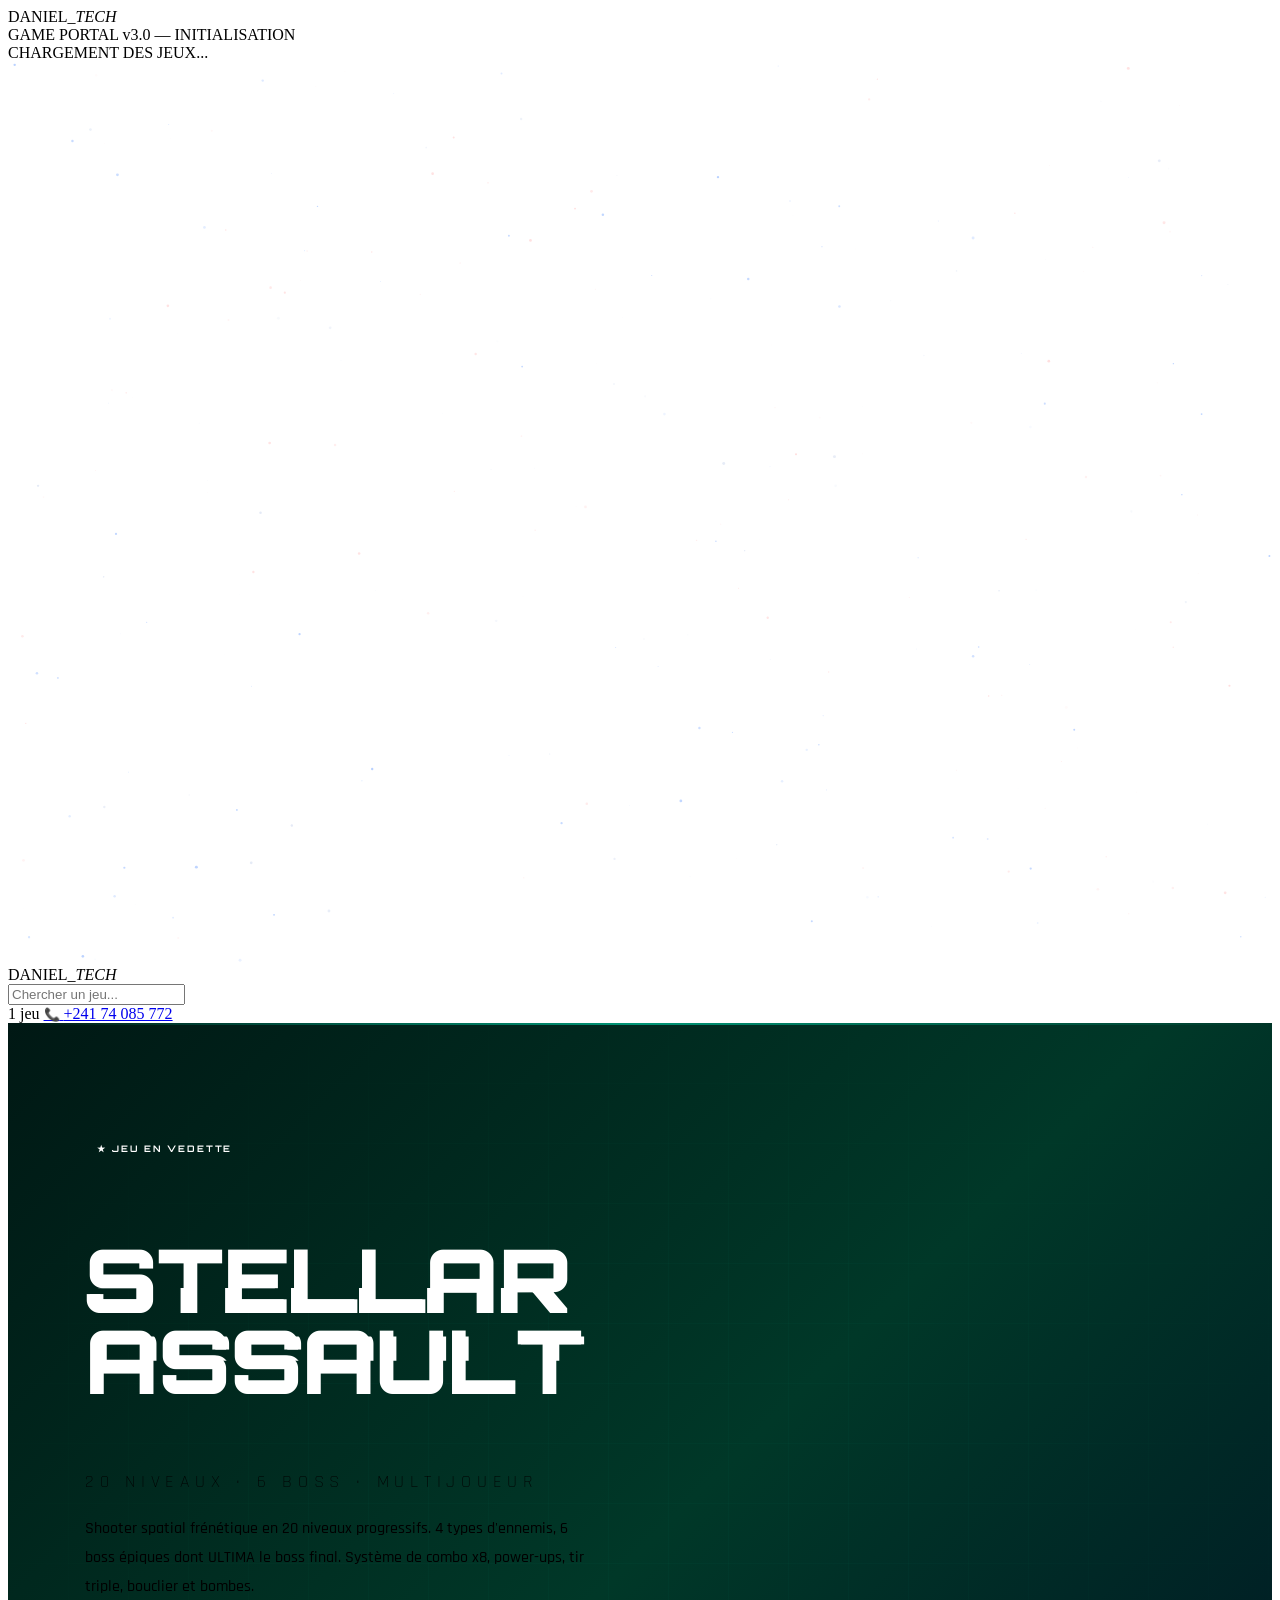
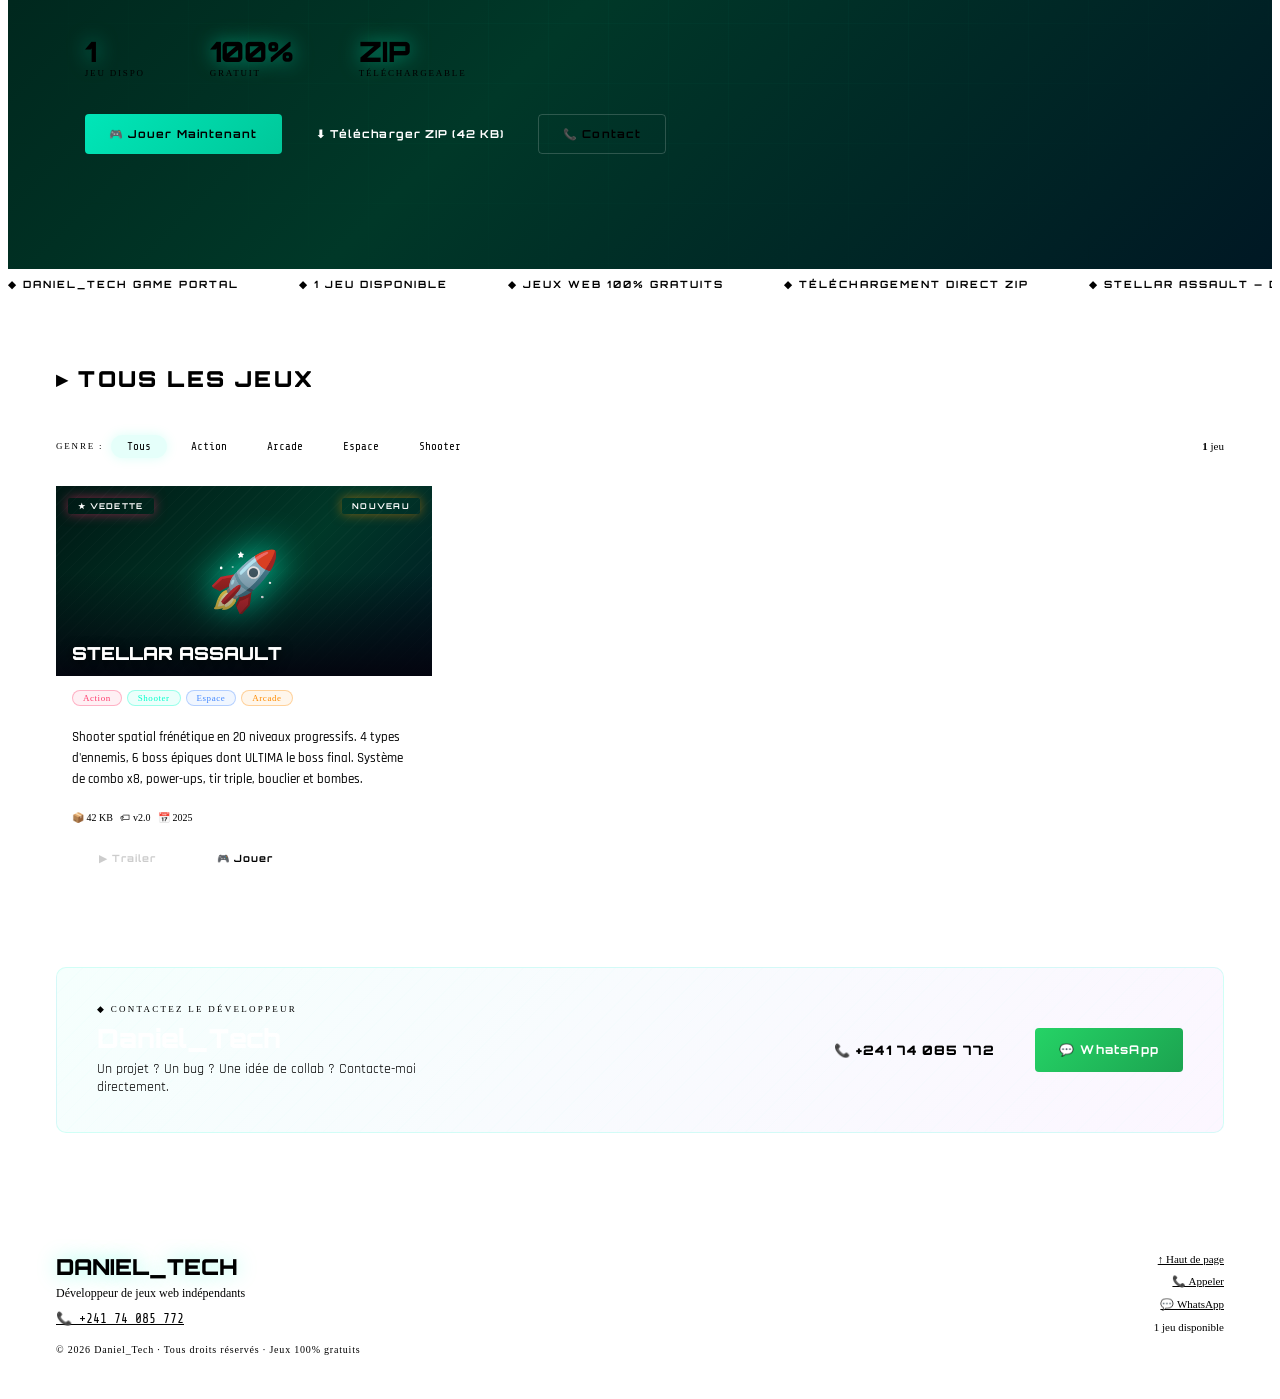
==== commit fa32e415: "Remove CSS variables and styles from index.html Removed extensive CSS variables and styles from the " ====
--- a/index.html
+++ b/index.html
@@ -5,172 +5,10 @@
   <meta name="viewport" content="width=device-width, initial-scale=1.0">
   <meta name="description" content="Daniel_Tech — Portail de jeux web indépendants. Jeux gratuits, téléchargeables, jouables en ligne.">
   <title>DANIEL_TECH — Game Portal</title>
+  <link rel="stylesheet" href="portal.css">
   <link href="https://fonts.googleapis.com/css2?family=Orbitron:wght@400;700;900&family=Share+Tech+Mono&family=Rajdhani:wght@300;500;700&display=swap" rel="stylesheet">
   <style>
-    /* ═══════════════ VARIABLES ═══════════════ */
-    :root {
-      --bg:       #04040e;
-      --bg2:      #08081a;
-      --card:     #0c0c1e;
-      --border:   #16163a;
-      --cyan:     #00ffcc;
-      --pink:     #ff2d6e;
-      --orange:   #ff8c00;
-      --purple:   #b020ff;
-      --blue:     #2060ff;
-      --text:     #a8b4d0;
-      --dim:      #3a3a6a;
-      --white:    #eaedf5;
-      --radius:   8px;
-      --glow-c:   0 0 20px rgba(0,255,204,.4), 0 0 60px rgba(0,255,204,.15);
-      --glow-p:   0 0 20px rgba(255,45,110,.4), 0 0 60px rgba(255,45,110,.15);
-    }
-
-    *, *::before, *::after { margin:0; padding:0; box-sizing:border-box; }
-    html { scroll-behavior: smooth; }
-
-    body {
-      background: var(--bg);
-      color: var(--text);
-      font-family: 'Share Tech Mono', monospace;
-      min-height: 100vh;
-      overflow-x: hidden;
-      cursor: default;
-    }
-
-    a { color: inherit; text-decoration: none; }
-    button { font-family: inherit; cursor: pointer; }
-
-    /* ═══════════════ SCROLLBAR ═══════════════ */
-    ::-webkit-scrollbar { width: 4px; }
-    ::-webkit-scrollbar-track { background: var(--bg); }
-    ::-webkit-scrollbar-thumb { background: var(--cyan); border-radius: 2px; }
-
-    /* ═══════════════ GLOBAL SCAN OVERLAY ═══════════════ */
-    body::before {
-      content: '';
-      position: fixed; inset: 0; z-index: 999; pointer-events: none;
-      background: repeating-linear-gradient(
-        0deg,
-        transparent, transparent 2px,
-        rgba(0,0,0,.06) 2px, rgba(0,0,0,.06) 4px
-      );
-    }
-
-    /* ═══════════════ STARS ═══════════════ */
-    #stars { position:fixed; inset:0; z-index:0; pointer-events:none; }
-    .z1 { position:relative; z-index:1; }
-
-    /* ═══════════════ BOOT SCREEN ═══════════════ */
-    #boot {
-      position: fixed; inset: 0; z-index: 9999;
-      background: #000;
-      display: flex; flex-direction: column;
-      align-items: center; justify-content: center;
-      font-family: 'Share Tech Mono', monospace;
-      transition: opacity .5s, visibility .5s;
-    }
-    #boot.hide { opacity: 0; visibility: hidden; }
-    .boot-logo {
-      font-family: 'Orbitron', sans-serif;
-      font-size: clamp(28px, 6vw, 56px);
-      font-weight: 900;
-      color: var(--cyan);
-      letter-spacing: .15em;
-      text-shadow: var(--glow-c);
-      margin-bottom: 8px;
-    }
-    .boot-logo em { color: var(--pink); font-style:normal; }
-    .boot-sub {
-      font-size: 11px; letter-spacing: .3em;
-      color: var(--dim); margin-bottom: 40px;
-    }
-    .boot-bar-wrap {
-      width: 280px; height: 2px;
-      background: var(--border); border-radius: 2px; overflow: hidden;
-    }
-    .boot-bar {
-      height: 100%; width: 0; background: var(--cyan);
-      box-shadow: 0 0 12px var(--cyan);
-      animation: boot-fill .9s ease forwards .2s;
-    }
-    @keyframes boot-fill { to { width:100%; } }
-    .boot-msg {
-      margin-top: 14px; font-size: 10px;
-      color: var(--dim); letter-spacing: .12em;
-      animation: blink-slow 1s ease-in-out infinite;
-    }
-    @keyframes blink-slow { 0%,100%{opacity:.3} 50%{opacity:1} }
-
-    /* ═══════════════ NAVBAR ═══════════════ */
-    nav {
-      position: sticky; top: 0; z-index: 500;
-      background: rgba(4,4,14,.96);
-      backdrop-filter: blur(20px);
-      border-bottom: 1px solid var(--border);
-      height: 60px; padding: 0 36px;
-      display: flex; align-items: center; gap: 18px;
-    }
-    .logo {
-      font-family: 'Orbitron', sans-serif;
-      font-weight: 900; font-size: 16px;
-      color: var(--cyan); letter-spacing: .12em;
-      white-space: nowrap; flex-shrink: 0;
-      text-shadow: 0 0 20px rgba(0,255,204,.5);
-    }
-    .logo em { color: var(--pink); font-style: normal; }
-    .logo-dot {
-      display: inline-block;
-      width: 6px; height: 6px; background: var(--cyan);
-      border-radius: 50%; margin-left: 5px;
-      animation: pulse-dot 1.5s ease-in-out infinite;
-      vertical-align: middle;
-    }
-    @keyframes pulse-dot {
-      0%,100%{ box-shadow: 0 0 4px var(--cyan); opacity:.7; }
-      50%{ box-shadow: 0 0 14px var(--cyan), 0 0 28px rgba(0,255,204,.4); opacity:1; }
-    }
-    .search-wrap {
-      flex:1; max-width:320px; position:relative;
-    }
-    .search-wrap input {
-      width:100%; background: rgba(255,255,255,.04);
-      border: 1px solid var(--border);
-      border-radius: 4px; padding: 8px 12px 8px 34px;
-      color: var(--white); font-family:'Share Tech Mono',monospace;
-      font-size: 12px; outline: none; transition: border-color .2s, box-shadow .2s;
-    }
-    .search-wrap input::placeholder { color: var(--dim); }
-    .search-wrap input:focus {
-      border-color: var(--cyan);
-      box-shadow: 0 0 0 2px rgba(0,255,204,.1);
-    }
-    .search-wrap::before {
-      content:'⌕'; position:absolute;
-      left:9px; top:50%; transform:translateY(-50%);
-      font-size:15px; color:var(--dim); pointer-events:none;
-    }
-    .nav-end {
-      margin-left:auto; display:flex; align-items:center; gap:14px;
-    }
-    .nav-count {
-      font-size:10px; color:var(--dim); letter-spacing:.12em;
-    }
-    .nav-contact {
-      display: flex; align-items: center; gap: 8px;
-      background: linear-gradient(135deg, rgba(0,255,204,.08), rgba(0,255,204,.02));
-      border: 1px solid rgba(0,255,204,.25);
-      border-radius: 4px; padding: 6px 14px;
-      font-family:'Orbitron',sans-serif; font-weight:700;
-      font-size: 10px; letter-spacing:.08em; color: var(--cyan);
-      white-space: nowrap; transition: all .2s; text-decoration:none;
-    }
-    .nav-contact:hover {
-      background: rgba(0,255,204,.12);
-      border-color: var(--cyan);
-      box-shadow: var(--glow-c);
-    }
-    .nav-contact .nc-icon { font-size: 13px; }
+        .nav-contact .nc-icon { font-size: 13px; }
 
     /* ═══════════════ HERO ═══════════════ */
     .hero {
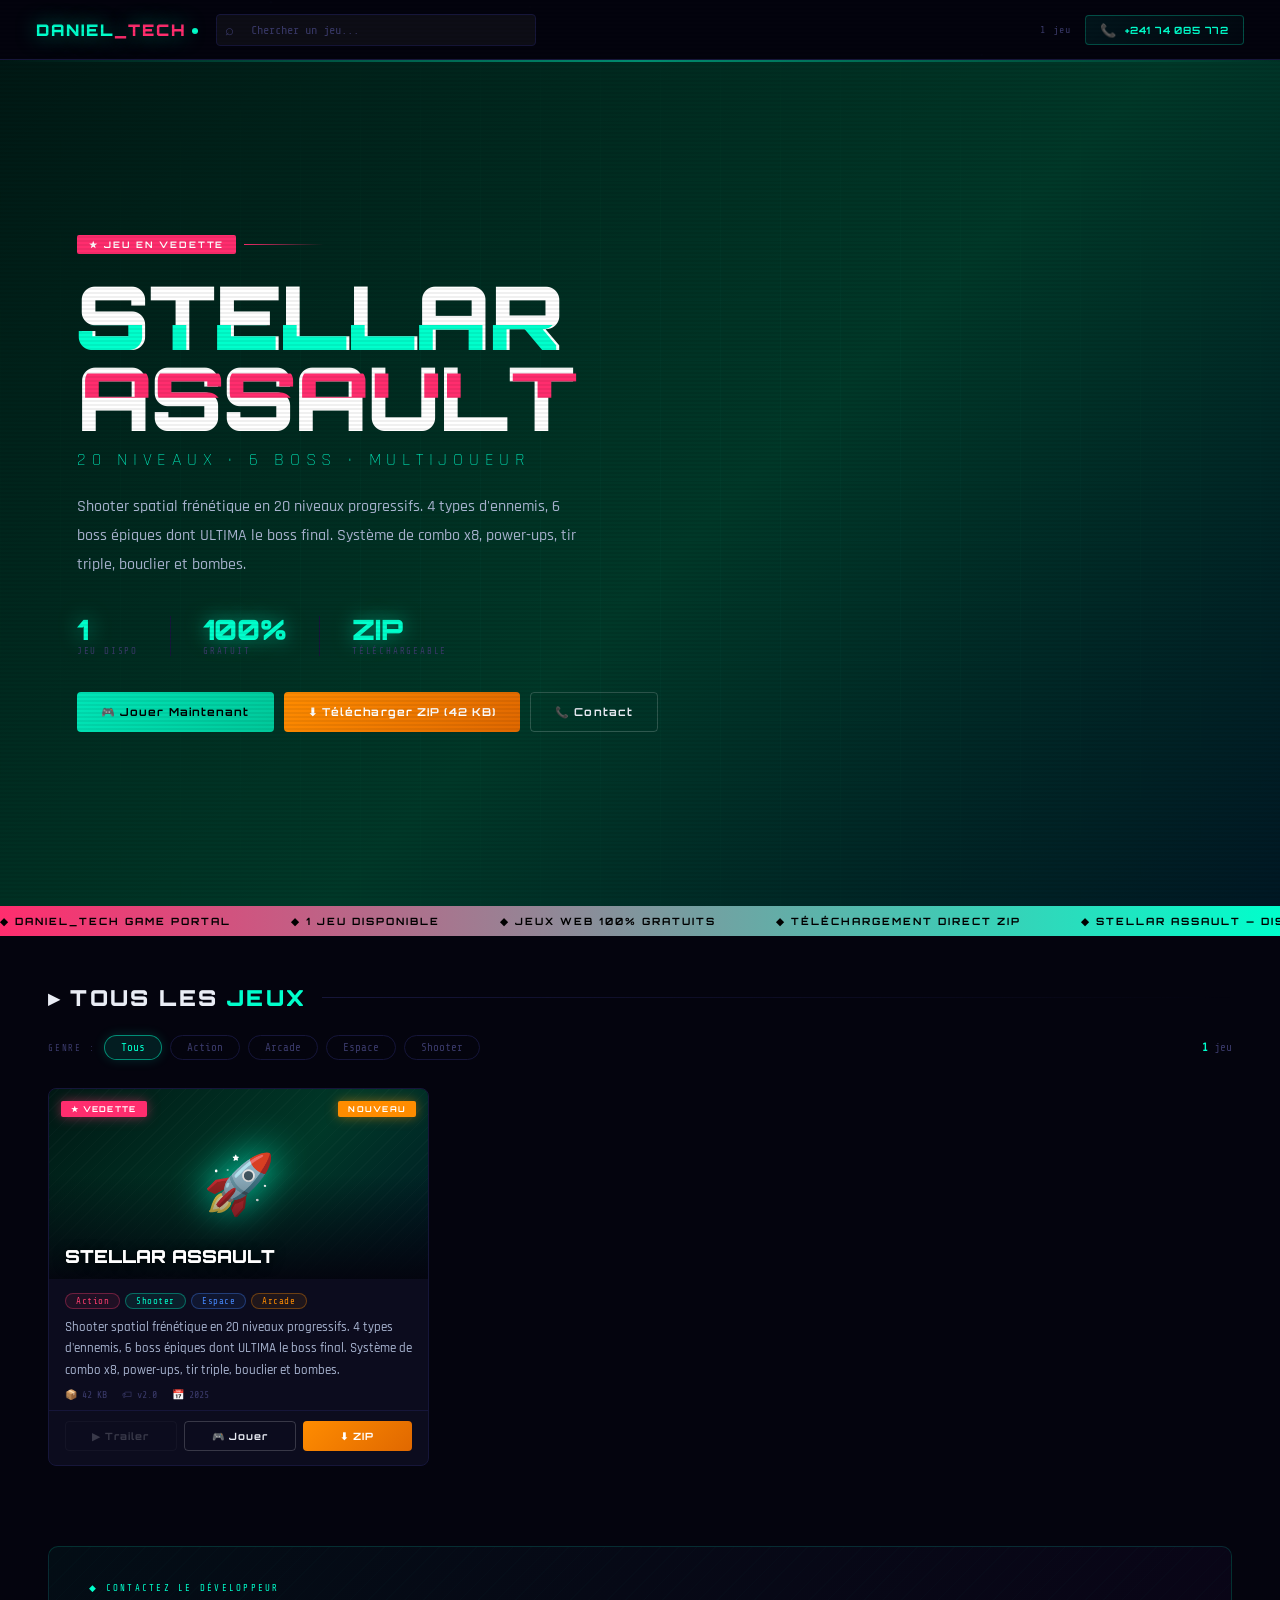
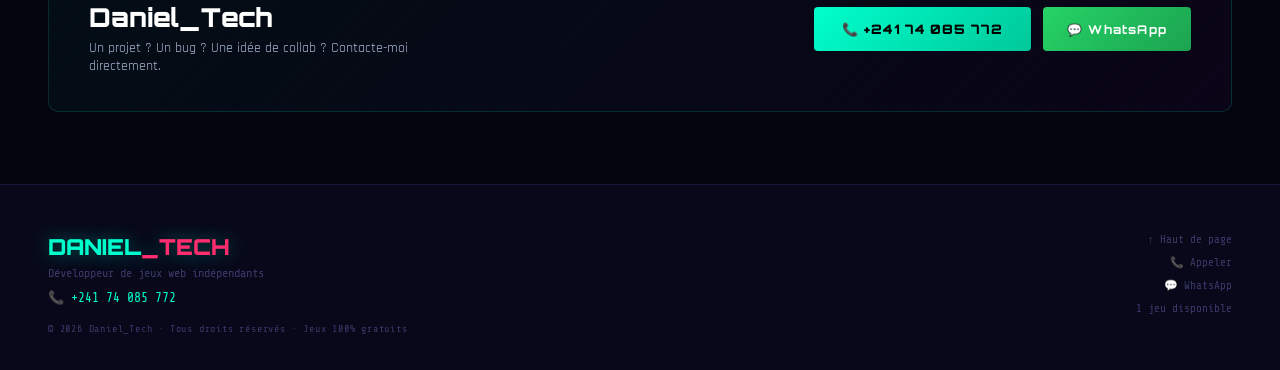
==== commit 388fa838: "Create index.html" ====
--- a/index.html
+++ b/index.html
@@ -4,579 +4,9 @@
   <meta charset="UTF-8">
   <meta name="viewport" content="width=device-width, initial-scale=1.0">
   <meta name="description" content="Daniel_Tech — Portail de jeux web indépendants. Jeux gratuits, téléchargeables, jouables en ligne.">
-  <title>DANIEL_TECH — Game Portal</title>
+  <title>Game Portal</title>
   <link rel="stylesheet" href="portal.css">
   <link href="https://fonts.googleapis.com/css2?family=Orbitron:wght@400;700;900&family=Share+Tech+Mono&family=Rajdhani:wght@300;500;700&display=swap" rel="stylesheet">
-  <style>
-        .nav-contact .nc-icon { font-size: 13px; }
-
-    /* ═══════════════ HERO ═══════════════ */
-    .hero {
-      position: relative; min-height: 94vh;
-      display: flex; align-items: center;
-      overflow: hidden;
-    }
-    .hero-bg {
-      position:absolute; inset:0;
-      background: radial-gradient(ellipse 80% 70% at 60% 40%, rgba(0,255,204,.06) 0%, transparent 65%),
-                  radial-gradient(ellipse 50% 50% at 20% 80%, rgba(255,45,110,.05) 0%, transparent 60%),
-                  linear-gradient(160deg, #02020c 0%, #040414 50%, #020210 100%);
-    }
-    /* grid lines */
-    .hero-grid {
-      position:absolute; inset:0; pointer-events:none;
-      background-image:
-        linear-gradient(rgba(0,255,204,.025) 1px, transparent 1px),
-        linear-gradient(90deg, rgba(0,255,204,.025) 1px, transparent 1px);
-      background-size: 60px 60px;
-      mask-image: radial-gradient(ellipse 80% 80% at 50% 50%, black 30%, transparent 80%);
-    }
-    .hero-glow-c {
-      position:absolute; pointer-events:none;
-      border-radius:50%; filter:blur(100px);
-    }
-    .hero-glow-c:nth-child(1) {
-      width:600px; height:600px; background:rgba(0,255,204,.12);
-      right:-100px; top:-150px;
-      animation: glow-drift 8s ease-in-out infinite;
-    }
-    .hero-glow-c:nth-child(2) {
-      width:400px; height:400px; background:rgba(255,45,110,.08);
-      left:-50px; bottom:-100px;
-      animation: glow-drift 10s ease-in-out infinite reverse;
-    }
-    @keyframes glow-drift {
-      0%,100%{ transform:translate(0,0) scale(1); }
-      50%{ transform:translate(30px,-30px) scale(1.05); }
-    }
-    /* Scan beam */
-    .hero-beam {
-      position:absolute; inset:0; pointer-events:none; overflow:hidden;
-    }
-    .hero-beam::after {
-      content:''; position:absolute;
-      left:0; right:0; height:2px;
-      background: linear-gradient(90deg, transparent, rgba(0,255,204,.5), transparent);
-      animation: beam-scan 5s linear infinite;
-    }
-    @keyframes beam-scan {
-      0%{ top:-2px; opacity:0; }
-      5%{ opacity:1; }
-      95%{ opacity:.3; }
-      100%{ top:100%; opacity:0; }
-    }
-
-    .hero-content {
-      position:relative; z-index:2;
-      padding: clamp(40px,8vh,90px) clamp(24px,6vw,80px);
-      max-width: 780px;
-    }
-    .hero-eyebrow {
-      display:inline-flex; align-items:center; gap:8px;
-      margin-bottom:22px;
-    }
-    .hero-eyebrow-badge {
-      background: var(--pink); color:#fff;
-      font-family:'Orbitron',sans-serif; font-size:9px; font-weight:700;
-      letter-spacing:.22em; padding:4px 12px; border-radius:2px;
-      animation: badge-blink 2.5s ease-in-out infinite;
-    }
-    @keyframes badge-blink { 0%,100%{opacity:1} 50%{opacity:.55} }
-    .hero-eyebrow-line {
-      flex:1; height:1px; width:80px;
-      background: linear-gradient(90deg, var(--pink), transparent);
-    }
-
-    .hero-title {
-      font-family:'Orbitron',sans-serif; font-weight:900;
-      font-size: clamp(40px,8vw,88px); line-height:.92;
-      color:#fff; letter-spacing:-.01em;
-      position:relative; display:inline-block;
-    }
-    /* Glitch Effect */
-    .glitch {
-      position:relative; display:block;
-    }
-    .glitch::before, .glitch::after {
-      content: attr(data-text);
-      position:absolute; top:0; left:0; width:100%; height:100%;
-      font-family:inherit; font-weight:inherit; font-size:inherit;
-      line-height:inherit; letter-spacing:inherit;
-    }
-    .glitch::before {
-      color: var(--cyan); clip-path: polygon(0 30%, 100% 30%, 100% 50%, 0 50%);
-      transform: translate(-3px,0);
-      animation: glitch-a 4s steps(1) infinite;
-    }
-    .glitch::after {
-      color: var(--pink); clip-path: polygon(0 60%, 100% 60%, 100% 75%, 0 75%);
-      transform: translate(3px,0);
-      animation: glitch-b 4s steps(1) infinite;
-    }
-    @keyframes glitch-a {
-      0%,94%,100%{ opacity:0; transform:translate(0,0); }
-      95%{ opacity:.9; transform:translate(-4px,1px); }
-      97%{ opacity:.6; transform:translate(2px,-1px); }
-    }
-    @keyframes glitch-b {
-      0%,91%,100%{ opacity:0; transform:translate(0,0); }
-      92%{ opacity:.8; transform:translate(4px,-2px); }
-      94%{ opacity:.5; transform:translate(-2px,1px); }
-    }
-
-    .hero-sub {
-      font-family:'Rajdhani',sans-serif; font-weight:300;
-      font-size: clamp(13px,2vw,18px); letter-spacing:.32em;
-      color: var(--cyan); margin-top:10px; margin-bottom:22px;
-      text-transform:uppercase;
-    }
-    .hero-desc {
-      font-family:'Rajdhani',sans-serif; font-weight:500;
-      font-size: clamp(14px,1.6vw,16px); line-height:1.8;
-      color: var(--text); max-width:500px; margin-bottom:36px;
-    }
-    .hero-stats {
-      display:flex; gap:32px; margin-bottom:36px; flex-wrap:wrap;
-    }
-    .hero-stat {
-      display:flex; flex-direction:column; gap:2px;
-    }
-    .hs-num {
-      font-family:'Orbitron',sans-serif; font-size:28px; font-weight:900;
-      color:var(--cyan); line-height:1;
-      text-shadow: 0 0 20px rgba(0,255,204,.5);
-    }
-    .hs-lbl { font-size:9px; letter-spacing:.2em; color:var(--dim); }
-    .hero-divider {
-      width:1px; height:40px; background:var(--border);
-      align-self:center;
-    }
-    .hero-actions { display:flex; gap:10px; flex-wrap:wrap; }
-
-    /* ═══════════════ BUTTONS ═══════════════ */
-    .btn {
-      display:inline-flex; align-items:center; justify-content:center;
-      gap:7px; padding:12px 24px; border-radius:4px;
-      font-family:'Orbitron',sans-serif; font-weight:700;
-      font-size:11px; letter-spacing:.1em;
-      border:none; outline:none; cursor:pointer;
-      text-decoration:none; transition:all .22s;
-      white-space:nowrap; position:relative; overflow:hidden;
-    }
-    /* shimmer on all buttons */
-    .btn::before {
-      content:''; position:absolute; inset:0;
-      background: linear-gradient(105deg, transparent 30%, rgba(255,255,255,.1) 50%, transparent 70%);
-      transform: translateX(-100%); transition: transform .5s;
-    }
-    .btn:hover::before { transform:translateX(100%); }
-
-    .btn-play {
-      background: linear-gradient(135deg, #00e6b8, #00c89a);
-      color:#000;
-    }
-    .btn-play:hover {
-      transform:translateY(-3px);
-      box-shadow: 0 10px 36px rgba(0,255,204,.35), 0 0 0 1px rgba(0,255,204,.4);
-    }
-    .btn-ghost {
-      background:transparent; color:var(--white);
-      border:1px solid rgba(255,255,255,.18);
-    }
-    .btn-ghost:hover {
-      border-color:rgba(255,255,255,.5);
-      background:rgba(255,255,255,.06);
-      transform:translateY(-3px);
-    }
-    .btn-yt { background: #e00; color:#fff; }
-    .btn-yt:hover {
-      background:#c00; transform:translateY(-3px);
-      box-shadow: 0 10px 36px rgba(255,0,0,.3);
-    }
-    .btn-dl {
-      background: linear-gradient(135deg, var(--orange), #e06800);
-      color:#fff;
-    }
-    .btn-dl:hover {
-      transform:translateY(-3px);
-      box-shadow: 0 10px 36px rgba(255,140,0,.35);
-    }
-    .btn-off { opacity:.2; pointer-events:none; }
-    .btn-sm { padding:8px 14px; font-size:10px; flex:1; }
-
-    /* ═══════════════ TICKER ═══════════════ */
-    .ticker {
-      background: linear-gradient(90deg, var(--pink), var(--cyan));
-      padding:9px 0; overflow:hidden; user-select:none;
-    }
-    .ticker-track {
-      display:flex; gap:60px; width:max-content;
-      animation:ticker-run 22s linear infinite;
-      white-space:nowrap;
-      font-family:'Orbitron',sans-serif; font-weight:700;
-      font-size:10px; letter-spacing:.2em; color:#000;
-    }
-    .ticker-track span::before { content:'◆  '; }
-    @keyframes ticker-run {
-      from{ transform:translateX(0); }
-      to{ transform:translateX(-50%); }
-    }
-
-    /* ═══════════════ SECTION HEADER ═══════════════ */
-    .section-header {
-      padding: 48px 48px 24px;
-      display:flex; align-items:center; gap:16px;
-    }
-    .section-title {
-      font-family:'Orbitron',sans-serif; font-weight:900;
-      font-size:clamp(16px,2.5vw,22px); color:var(--white);
-      letter-spacing:.1em;
-    }
-    .section-title em {
-      color:var(--cyan); font-style:normal;
-    }
-    .section-line {
-      flex:1; height:1px;
-      background: linear-gradient(90deg, var(--border), transparent);
-    }
-
-    /* ═══════════════ FILTERS ═══════════════ */
-    .filters {
-      padding: 0 48px 28px;
-      display:flex; align-items:center; gap:8px; flex-wrap:wrap;
-    }
-    .filter-lbl { font-size:9px; color:var(--dim); letter-spacing:.2em; }
-    .tag-btn {
-      padding:5px 16px; border-radius:20px;
-      border:1px solid var(--border); background:transparent;
-      color:var(--dim); font-family:'Share Tech Mono',monospace;
-      font-size:11px; cursor:pointer; transition:all .18s;
-    }
-    .tag-btn:hover { border-color:var(--cyan); color:var(--cyan); }
-    .tag-btn.on {
-      background:rgba(0,255,204,.1); color:var(--cyan);
-      border-color:rgba(0,255,204,.5);
-      box-shadow: 0 0 12px rgba(0,255,204,.15);
-    }
-    .filter-count { margin-left:auto; font-size:11px; color:var(--dim); }
-    .filter-count strong { color:var(--cyan); }
-
-    /* ═══════════════ GAME GRID ═══════════════ */
-    .catalog { padding: 0 48px 80px; }
-    .grid {
-      display:grid;
-      grid-template-columns: repeat(auto-fill, minmax(320px,1fr));
-      gap:20px;
-    }
-
-    /* ═══════════════ GAME CARD ═══════════════ */
-    .card {
-      background: var(--card);
-      border:1px solid var(--border);
-      border-radius: var(--radius);
-      overflow:hidden;
-      display:flex; flex-direction:column;
-      transition: transform .3s cubic-bezier(.2,.8,.3,1),
-                  border-color .3s, box-shadow .3s;
-      animation: card-in .4s ease both;
-      position:relative;
-    }
-    /* holographic shimmer on border */
-    .card::before {
-      content:''; position:absolute; inset:-1px;
-      border-radius:calc(var(--radius)+1px);
-      background: linear-gradient(135deg,
-        rgba(0,255,204,0) 0%, rgba(0,255,204,.5) 50%, rgba(176,32,255,0) 100%
-      );
-      opacity:0; transition:opacity .35s;
-      z-index:-1; pointer-events:none;
-    }
-    .card:hover::before { opacity:1; }
-    @keyframes card-in {
-      from{ opacity:0; transform:translateY(22px); }
-      to  { opacity:1; transform:none; }
-    }
-    .card:hover {
-      transform:translateY(-8px);
-      border-color:rgba(0,255,204,.25);
-      box-shadow: 0 24px 70px rgba(0,0,0,.6), 0 0 40px rgba(0,255,204,.06);
-    }
-
-    /* Thumbnail */
-    .thumb {
-      position:relative; height:190px; overflow:hidden; flex-shrink:0;
-    }
-    .thumb img { width:100%;height:100%;object-fit:cover;transition:transform .5s; }
-    .card:hover .thumb img { transform:scale(1.08); }
-    .thumb-grad {
-      position:absolute; inset:0;
-      display:flex; align-items:center; justify-content:center;
-    }
-    .thumb-grad::before {
-      content:''; position:absolute; inset:0;
-      background: repeating-linear-gradient(
-        -45deg, transparent, transparent 8px,
-        rgba(255,255,255,.02) 8px, rgba(255,255,255,.02) 9px
-      );
-    }
-    .thumb-icon {
-      font-size:58px; position:relative; z-index:1;
-      animation:float 3.5s ease-in-out infinite;
-      filter:drop-shadow(0 0 20px currentColor);
-    }
-    @keyframes float {
-      0%,100%{transform:translateY(0) rotate(-2deg);}
-      50%{transform:translateY(-12px) rotate(2deg);}
-    }
-    .thumb-overlay {
-      position:absolute; inset:0;
-      background:linear-gradient(to top, rgba(4,4,14,.95) 0%, transparent 55%);
-      z-index:1;
-    }
-    .thumb-title {
-      position:absolute; bottom:12px; left:16px; right:16px; z-index:2;
-      font-family:'Orbitron',sans-serif; font-weight:900;
-      font-size:18px; color:#fff;
-      text-shadow: 0 2px 12px rgba(0,0,0,.9);
-    }
-    .badge {
-      position:absolute; z-index:3; top:12px;
-      font-family:'Orbitron',sans-serif; font-weight:700;
-      font-size:8px; letter-spacing:.16em;
-      padding:3px 10px; border-radius:2px; color:#fff;
-    }
-    .badge-star {
-      left:12px; background:var(--pink);
-      box-shadow: 0 0 12px rgba(255,45,110,.5);
-    }
-    .badge-new {
-      right:12px; background:var(--orange);
-      box-shadow: 0 0 12px rgba(255,140,0,.5);
-    }
-    .badge-soon {
-      left:50%; transform:translateX(-50%);
-      background: linear-gradient(135deg, var(--purple), var(--blue));
-      box-shadow: 0 0 16px rgba(176,32,255,.5);
-      font-size:9px;
-    }
-
-    /* Card body */
-    .card-body {
-      padding:14px 16px 10px; flex:1;
-      display:flex; flex-direction:column; gap:8px;
-    }
-    .tags { display:flex; gap:5px; flex-wrap:wrap; }
-    .tag {
-      padding:2px 10px; border-radius:12px;
-      font-size:9px; letter-spacing:.06em; border:1px solid;
-    }
-    .card-desc {
-      font-family:'Rajdhani',sans-serif; font-weight:500;
-      font-size:13px; line-height:1.65; color:var(--text); flex:1;
-      display:-webkit-box; -webkit-line-clamp:3; -webkit-box-orient:vertical; overflow:hidden;
-    }
-    .meta {
-      display:flex; gap:10px; flex-wrap:wrap;
-      font-size:10px; color:var(--dim);
-    }
-
-    /* Card actions */
-    .card-btns {
-      padding:10px 16px 14px;
-      display:flex; gap:7px;
-      border-top:1px solid var(--border);
-    }
-    .card-btns .btn { position:relative; overflow:hidden; }
-
-    /* Coming Soon Card */
-    .card-coming {
-      border-color: rgba(176,32,255,.2);
-      background: linear-gradient(135deg, rgba(176,32,255,.04), rgba(32,96,255,.04));
-    }
-    .card-coming .thumb-grad {
-      background: linear-gradient(135deg, #0a0020 0%, #100040 50%, #0a0030 100%);
-    }
-    .coming-overlay {
-      position:absolute; inset:0; z-index:2;
-      display:flex; flex-direction:column;
-      align-items:center; justify-content:center; gap:8px;
-      background: rgba(4,4,14,.7);
-      backdrop-filter:blur(4px);
-    }
-    .coming-label {
-      font-family:'Orbitron',sans-serif; font-weight:900;
-      font-size:16px; color:var(--purple); letter-spacing:.2em;
-      text-shadow:0 0 20px rgba(176,32,255,.6);
-      animation:glow-pulse 2s ease-in-out infinite;
-    }
-    @keyframes glow-pulse {
-      0%,100%{ text-shadow:0 0 20px rgba(176,32,255,.6); }
-      50%{ text-shadow:0 0 40px rgba(176,32,255,.9), 0 0 80px rgba(176,32,255,.4); }
-    }
-    .coming-dots {
-      display:flex; gap:6px;
-    }
-    .coming-dots span {
-      width:6px; height:6px; border-radius:50%;
-      background:var(--purple); opacity:.3;
-      animation:dot-wave .8s ease-in-out infinite;
-    }
-    .coming-dots span:nth-child(2){ animation-delay:.15s; }
-    .coming-dots span:nth-child(3){ animation-delay:.3s; }
-    @keyframes dot-wave { 0%,100%{opacity:.2;transform:translateY(0)} 50%{opacity:1;transform:translateY(-4px)} }
-
-    /* ═══════════════ YOUTUBE MODAL ═══════════════ */
-    .overlay {
-      position:fixed; inset:0; z-index:900;
-      background:rgba(0,0,0,.92);
-      backdrop-filter:blur(12px);
-      display:flex; align-items:center; justify-content:center;
-      padding:20px;
-      opacity:0; pointer-events:none; transition:opacity .3s;
-    }
-    .overlay.open { opacity:1; pointer-events:all; }
-    .modal {
-      background:var(--card); border:1px solid var(--border);
-      border-radius:10px; width:100%; max-width:860px;
-      overflow:hidden;
-      transform:scale(.9) translateY(24px); transition:transform .3s;
-    }
-    .overlay.open .modal { transform:scale(1) translateY(0); }
-    .modal-hd {
-      padding:14px 18px;
-      display:flex; align-items:center; gap:10px;
-      border-bottom:1px solid var(--border);
-    }
-    .yt-dot {
-      width:10px; height:10px; background:#e00; border-radius:50%;
-      animation:yt-pulse 1.2s ease-in-out infinite;
-    }
-    @keyframes yt-pulse { 0%,100%{opacity:1} 50%{opacity:.4} }
-    .m-title {
-      font-family:'Orbitron',sans-serif; font-size:13px; font-weight:700;
-      color:var(--white); flex:1;
-    }
-    .m-sub { font-size:10px; color:var(--dim); }
-    .close-btn {
-      width:30px; height:30px; border-radius:50%;
-      background:var(--border); border:none; color:var(--text);
-      font-size:16px; display:flex; align-items:center; justify-content:center;
-      cursor:pointer; transition:background .18s;
-    }
-    .close-btn:hover { background:var(--pink); color:#fff; }
-    .video-wrap { position:relative; padding-bottom:56.25%; height:0; }
-    .video-wrap iframe { position:absolute; inset:0; width:100%; height:100%; border:none; }
-
-    /* ═══════════════ CONTACT SECTION ═══════════════ */
-    .contact-section {
-      margin: 0 48px 72px;
-      background: linear-gradient(135deg, rgba(0,255,204,.04) 0%, rgba(176,32,255,.04) 100%);
-      border:1px solid rgba(0,255,204,.15);
-      border-radius: 10px;
-      padding: 36px 40px;
-      display:flex; align-items:center; justify-content:space-between;
-      gap:24px; flex-wrap:wrap;
-      position:relative; overflow:hidden;
-    }
-    .contact-section::before {
-      content:''; position:absolute; inset:0;
-      background: repeating-linear-gradient(
-        -45deg, transparent, transparent 12px,
-        rgba(0,255,204,.012) 12px, rgba(0,255,204,.012) 13px
-      );
-      pointer-events:none;
-    }
-    .contact-left { position:relative; z-index:1; }
-    .contact-tag {
-      font-size:9px; letter-spacing:.25em; color:var(--cyan);
-      margin-bottom:8px;
-    }
-    .contact-title {
-      font-family:'Orbitron',sans-serif; font-weight:900;
-      font-size:clamp(18px,3vw,26px); color:#fff;
-      margin-bottom:6px;
-    }
-    .contact-desc {
-      font-family:'Rajdhani',sans-serif; font-size:14px;
-      color:var(--text); max-width:360px;
-    }
-    .contact-actions { display:flex; gap:12px; flex-wrap:wrap; position:relative; z-index:1; }
-    .btn-tel {
-      background: linear-gradient(135deg, var(--cyan), #00c89a);
-      color:#000; font-size:13px; padding:14px 28px;
-      font-family:'Orbitron',sans-serif; font-weight:900; letter-spacing:.08em;
-    }
-    .btn-tel:hover {
-      transform:translateY(-3px);
-      box-shadow: var(--glow-c);
-    }
-    .btn-wa {
-      background: linear-gradient(135deg, #25D366, #1ca350);
-      color:#fff; font-size:12px; padding:14px 24px;
-    }
-    .btn-wa:hover {
-      transform:translateY(-3px);
-      box-shadow: 0 10px 36px rgba(37,211,102,.35);
-    }
-
-    /* ═══════════════ FOOTER ═══════════════ */
-    footer {
-      background: var(--bg2); border-top:1px solid var(--border);
-      padding:48px 48px 36px;
-      display:grid; grid-template-columns:1fr auto; gap:40px;
-      align-items:start;
-    }
-    .footer-logo {
-      font-family:'Orbitron',sans-serif; font-weight:900;
-      font-size:22px; color:var(--cyan); margin-bottom:6px;
-      text-shadow: 0 0 20px rgba(0,255,204,.4);
-    }
-    .footer-logo em { color:var(--pink); font-style:normal; }
-    .footer-tag { font-size:12px; color:var(--dim); margin-bottom:8px; }
-    .footer-phone {
-      display:inline-flex; align-items:center; gap:7px;
-      font-family:'Share Tech Mono',monospace;
-      font-size:13px; color:var(--cyan); margin-bottom:18px;
-      transition:text-shadow .2s;
-    }
-    .footer-phone:hover { text-shadow:var(--glow-c); }
-    .footer-copy { font-size:10px; color:var(--dim); letter-spacing:.08em; }
-    .footer-links {
-      display:flex; flex-direction:column; align-items:flex-end; gap:10px;
-    }
-    .footer-links a {
-      font-size:11px; color:var(--dim); transition:color .18s;
-    }
-    .footer-links a:hover { color:var(--cyan); }
-
-    /* ═══════════════ EMPTY STATE ═══════════════ */
-    .empty {
-      grid-column:1/-1; text-align:center; padding:80px 0;
-    }
-    .empty .e-icon { font-size:50px; margin-bottom:14px; }
-    .empty h3 {
-      font-family:'Orbitron',sans-serif; font-size:15px;
-      color:var(--text); margin-bottom:6px;
-    }
-    .empty p { font-size:12px; color:var(--dim); }
-
-    /* ═══════════════ RESPONSIVE ═══════════════ */
-    @media (max-width:760px) {
-      nav { padding:0 16px; gap:10px; }
-      .nav-contact .nc-text { display:none; }
-      .hero-content { padding:44px 22px 50px; }
-      .hero-stats { gap:20px; }
-      .section-header, .filters, .catalog { padding-left:20px; padding-right:20px; }
-      .grid { grid-template-columns:1fr; }
-      .contact-section { margin:0 20px 60px; padding:28px 22px; }
-      footer { grid-template-columns:1fr; padding:36px 22px; }
-      .footer-links { align-items:flex-start; }
-    }
-    @media (max-width:480px) {
-      .hero-stats .hero-divider { display:none; }
-      .hero-stat:nth-child(3),.hero-stat:nth-child(4) { display:none; }
-    }
-  </style>
 </head>
 <body>
 
--- a/portal.css
+++ b/portal.css
@@ -0,0 +1,732 @@
+/* ═══════════════ VARIABLES ═══════════════ */
+    :root {
+      --bg:       #04040e;
+      --bg2:      #08081a;
+      --card:     #0c0c1e;
+      --border:   #16163a;
+      --cyan:     #00ffcc;
+      --pink:     #ff2d6e;
+      --orange:   #ff8c00;
+      --purple:   #b020ff;
+      --blue:     #2060ff;
+      --text:     #a8b4d0;
+      --dim:      #3a3a6a;
+      --white:    #eaedf5;
+      --radius:   8px;
+      --glow-c:   0 0 20px rgba(0,255,204,.4), 0 0 60px rgba(0,255,204,.15);
+      --glow-p:   0 0 20px rgba(255,45,110,.4), 0 0 60px rgba(255,45,110,.15);
+    }
+
+    *, *::before, *::after { margin:0; padding:0; box-sizing:border-box; }
+    html { scroll-behavior: smooth; }
+
+    body {
+      background: var(--bg);
+      color: var(--text);
+      font-family: 'Share Tech Mono', monospace;
+      min-height: 100vh;
+      overflow-x: hidden;
+      cursor: default;
+    }
+
+    a { color: inherit; text-decoration: none; }
+    button { font-family: inherit; cursor: pointer; }
+
+    /* ═══════════════ SCROLLBAR ═══════════════ */
+    ::-webkit-scrollbar { width: 4px; }
+    ::-webkit-scrollbar-track { background: var(--bg); }
+    ::-webkit-scrollbar-thumb { background: var(--cyan); border-radius: 2px; }
+
+    /* ═══════════════ GLOBAL SCAN OVERLAY ═══════════════ */
+    body::before {
+      content: '';
+      position: fixed; inset: 0; z-index: 999; pointer-events: none;
+      background: repeating-linear-gradient(
+        0deg,
+        transparent, transparent 2px,
+        rgba(0,0,0,.06) 2px, rgba(0,0,0,.06) 4px
+      );
+    }
+
+    /* ═══════════════ STARS ═══════════════ */
+    #stars { position:fixed; inset:0; z-index:0; pointer-events:none; }
+    .z1 { position:relative; z-index:1; }
+
+    /* ═══════════════ BOOT SCREEN ═══════════════ */
+    #boot {
+      position: fixed; inset: 0; z-index: 9999;
+      background: #000;
+      display: flex; flex-direction: column;
+      align-items: center; justify-content: center;
+      font-family: 'Share Tech Mono', monospace;
+      transition: opacity .5s, visibility .5s;
+    }
+    #boot.hide { opacity: 0; visibility: hidden; }
+    .boot-logo {
+      font-family: 'Orbitron', sans-serif;
+      font-size: clamp(28px, 6vw, 56px);
+      font-weight: 900;
+      color: var(--cyan);
+      letter-spacing: .15em;
+      text-shadow: var(--glow-c);
+      margin-bottom: 8px;
+    }
+    .boot-logo em { color: var(--pink); font-style:normal; }
+    .boot-sub {
+      font-size: 11px; letter-spacing: .3em;
+      color: var(--dim); margin-bottom: 40px;
+    }
+    .boot-bar-wrap {
+      width: 280px; height: 2px;
+      background: var(--border); border-radius: 2px; overflow: hidden;
+    }
+    .boot-bar {
+      height: 100%; width: 0; background: var(--cyan);
+      box-shadow: 0 0 12px var(--cyan);
+      animation: boot-fill .9s ease forwards .2s;
+    }
+    @keyframes boot-fill { to { width:100%; } }
+    .boot-msg {
+      margin-top: 14px; font-size: 10px;
+      color: var(--dim); letter-spacing: .12em;
+      animation: blink-slow 1s ease-in-out infinite;
+    }
+    @keyframes blink-slow { 0%,100%{opacity:.3} 50%{opacity:1} }
+
+    /* ═══════════════ NAVBAR ═══════════════ */
+    nav {
+      position: sticky; top: 0; z-index: 500;
+      background: rgba(4,4,14,.96);
+      backdrop-filter: blur(20px);
+      border-bottom: 1px solid var(--border);
+      height: 60px; padding: 0 36px;
+      display: flex; align-items: center; gap: 18px;
+    }
+    .logo {
+      font-family: 'Orbitron', sans-serif;
+      font-weight: 900; font-size: 16px;
+      color: var(--cyan); letter-spacing: .12em;
+      white-space: nowrap; flex-shrink: 0;
+      text-shadow: 0 0 20px rgba(0,255,204,.5);
+    }
+    .logo em { color: var(--pink); font-style: normal; }
+    .logo-dot {
+      display: inline-block;
+      width: 6px; height: 6px; background: var(--cyan);
+      border-radius: 50%; margin-left: 5px;
+      animation: pulse-dot 1.5s ease-in-out infinite;
+      vertical-align: middle;
+    }
+    @keyframes pulse-dot {
+      0%,100%{ box-shadow: 0 0 4px var(--cyan); opacity:.7; }
+      50%{ box-shadow: 0 0 14px var(--cyan), 0 0 28px rgba(0,255,204,.4); opacity:1; }
+    }
+    .search-wrap {
+      flex:1; max-width:320px; position:relative;
+    }
+    .search-wrap input {
+      width:100%; background: rgba(255,255,255,.04);
+      border: 1px solid var(--border);
+      border-radius: 4px; padding: 8px 12px 8px 34px;
+      color: var(--white); font-family:'Share Tech Mono',monospace;
+      font-size: 12px; outline: none; transition: border-color .2s, box-shadow .2s;
+    }
+    .search-wrap input::placeholder { color: var(--dim); }
+    .search-wrap input:focus {
+      border-color: var(--cyan);
+      box-shadow: 0 0 0 2px rgba(0,255,204,.1);
+    }
+    .search-wrap::before {
+      content:'⌕'; position:absolute;
+      left:9px; top:50%; transform:translateY(-50%);
+      font-size:15px; color:var(--dim); pointer-events:none;
+    }
+    .nav-end {
+      margin-left:auto; display:flex; align-items:center; gap:14px;
+    }
+    .nav-count {
+      font-size:10px; color:var(--dim); letter-spacing:.12em;
+    }
+    .nav-contact {
+      display: flex; align-items: center; gap: 8px;
+      background: linear-gradient(135deg, rgba(0,255,204,.08), rgba(0,255,204,.02));
+      border: 1px solid rgba(0,255,204,.25);
+      border-radius: 4px; padding: 6px 14px;
+      font-family:'Orbitron',sans-serif; font-weight:700;
+      font-size: 10px; letter-spacing:.08em; color: var(--cyan);
+      white-space: nowrap; transition: all .2s; text-decoration:none;
+    }
+    .nav-contact:hover {
+      background: rgba(0,255,204,.12);
+      border-color: var(--cyan);
+      box-shadow: var(--glow-c);
+    }
+ .nav-contact .nc-icon { font-size: 13px; }
+
+    /* ═══════════════ HERO ═══════════════ */
+    .hero {
+      position: relative; min-height: 94vh;
+      display: flex; align-items: center;
+      overflow: hidden;
+    }
+    .hero-bg {
+      position:absolute; inset:0;
+      background: radial-gradient(ellipse 80% 70% at 60% 40%, rgba(0,255,204,.06) 0%, transparent 65%),
+                  radial-gradient(ellipse 50% 50% at 20% 80%, rgba(255,45,110,.05) 0%, transparent 60%),
+                  linear-gradient(160deg, #02020c 0%, #040414 50%, #020210 100%);
+    }
+    /* grid lines */
+    .hero-grid {
+      position:absolute; inset:0; pointer-events:none;
+      background-image:
+        linear-gradient(rgba(0,255,204,.025) 1px, transparent 1px),
+        linear-gradient(90deg, rgba(0,255,204,.025) 1px, transparent 1px);
+      background-size: 60px 60px;
+      mask-image: radial-gradient(ellipse 80% 80% at 50% 50%, black 30%, transparent 80%);
+    }
+    .hero-glow-c {
+      position:absolute; pointer-events:none;
+      border-radius:50%; filter:blur(100px);
+    }
+    .hero-glow-c:nth-child(1) {
+      width:600px; height:600px; background:rgba(0,255,204,.12);
+      right:-100px; top:-150px;
+      animation: glow-drift 8s ease-in-out infinite;
+    }
+    .hero-glow-c:nth-child(2) {
+      width:400px; height:400px; background:rgba(255,45,110,.08);
+      left:-50px; bottom:-100px;
+      animation: glow-drift 10s ease-in-out infinite reverse;
+    }
+    @keyframes glow-drift {
+      0%,100%{ transform:translate(0,0) scale(1); }
+      50%{ transform:translate(30px,-30px) scale(1.05); }
+    }
+    /* Scan beam */
+    .hero-beam {
+      position:absolute; inset:0; pointer-events:none; overflow:hidden;
+    }
+    .hero-beam::after {
+      content:''; position:absolute;
+      left:0; right:0; height:2px;
+      background: linear-gradient(90deg, transparent, rgba(0,255,204,.5), transparent);
+      animation: beam-scan 5s linear infinite;
+    }
+    @keyframes beam-scan {
+      0%{ top:-2px; opacity:0; }
+      5%{ opacity:1; }
+      95%{ opacity:.3; }
+      100%{ top:100%; opacity:0; }
+    }
+
+    .hero-content {
+      position:relative; z-index:2;
+      padding: clamp(40px,8vh,90px) clamp(24px,6vw,80px);
+      max-width: 780px;
+    }
+    .hero-eyebrow {
+      display:inline-flex; align-items:center; gap:8px;
+      margin-bottom:22px;
+    }
+    .hero-eyebrow-badge {
+      background: var(--pink); color:#fff;
+      font-family:'Orbitron',sans-serif; font-size:9px; font-weight:700;
+      letter-spacing:.22em; padding:4px 12px; border-radius:2px;
+      animation: badge-blink 2.5s ease-in-out infinite;
+    }
+    @keyframes badge-blink { 0%,100%{opacity:1} 50%{opacity:.55} }
+    .hero-eyebrow-line {
+      flex:1; height:1px; width:80px;
+      background: linear-gradient(90deg, var(--pink), transparent);
+    }
+
+    .hero-title {
+      font-family:'Orbitron',sans-serif; font-weight:900;
+      font-size: clamp(40px,8vw,88px); line-height:.92;
+      color:#fff; letter-spacing:-.01em;
+      position:relative; display:inline-block;
+    }
+    /* Glitch Effect */
+    .glitch {
+      position:relative; display:block;
+    }
+    .glitch::before, .glitch::after {
+      content: attr(data-text);
+      position:absolute; top:0; left:0; width:100%; height:100%;
+      font-family:inherit; font-weight:inherit; font-size:inherit;
+      line-height:inherit; letter-spacing:inherit;
+    }
+    .glitch::before {
+      color: var(--cyan); clip-path: polygon(0 30%, 100% 30%, 100% 50%, 0 50%);
+      transform: translate(-3px,0);
+      animation: glitch-a 4s steps(1) infinite;
+    }
+    .glitch::after {
+      color: var(--pink); clip-path: polygon(0 60%, 100% 60%, 100% 75%, 0 75%);
+      transform: translate(3px,0);
+      animation: glitch-b 4s steps(1) infinite;
+    }
+    @keyframes glitch-a {
+      0%,94%,100%{ opacity:0; transform:translate(0,0); }
+      95%{ opacity:.9; transform:translate(-4px,1px); }
+      97%{ opacity:.6; transform:translate(2px,-1px); }
+    }
+    @keyframes glitch-b {
+      0%,91%,100%{ opacity:0; transform:translate(0,0); }
+      92%{ opacity:.8; transform:translate(4px,-2px); }
+      94%{ opacity:.5; transform:translate(-2px,1px); }
+    }
+
+    .hero-sub {
+      font-family:'Rajdhani',sans-serif; font-weight:300;
+      font-size: clamp(13px,2vw,18px); letter-spacing:.32em;
+      color: var(--cyan); margin-top:10px; margin-bottom:22px;
+      text-transform:uppercase;
+    }
+    .hero-desc {
+      font-family:'Rajdhani',sans-serif; font-weight:500;
+      font-size: clamp(14px,1.6vw,16px); line-height:1.8;
+      color: var(--text); max-width:500px; margin-bottom:36px;
+    }
+    .hero-stats {
+      display:flex; gap:32px; margin-bottom:36px; flex-wrap:wrap;
+    }
+    .hero-stat {
+      display:flex; flex-direction:column; gap:2px;
+    }
+    .hs-num {
+      font-family:'Orbitron',sans-serif; font-size:28px; font-weight:900;
+      color:var(--cyan); line-height:1;
+      text-shadow: 0 0 20px rgba(0,255,204,.5);
+    }
+    .hs-lbl { font-size:9px; letter-spacing:.2em; color:var(--dim); }
+    .hero-divider {
+      width:1px; height:40px; background:var(--border);
+      align-self:center;
+    }
+    .hero-actions { display:flex; gap:10px; flex-wrap:wrap; }
+
+    /* ═══════════════ BUTTONS ═══════════════ */
+    .btn {
+      display:inline-flex; align-items:center; justify-content:center;
+      gap:7px; padding:12px 24px; border-radius:4px;
+      font-family:'Orbitron',sans-serif; font-weight:700;
+      font-size:11px; letter-spacing:.1em;
+      border:none; outline:none; cursor:pointer;
+      text-decoration:none; transition:all .22s;
+      white-space:nowrap; position:relative; overflow:hidden;
+    }
+    /* shimmer on all buttons */
+    .btn::before {
+      content:''; position:absolute; inset:0;
+      background: linear-gradient(105deg, transparent 30%, rgba(255,255,255,.1) 50%, transparent 70%);
+      transform: translateX(-100%); transition: transform .5s;
+    }
+    .btn:hover::before { transform:translateX(100%); }
+
+    .btn-play {
+      background: linear-gradient(135deg, #00e6b8, #00c89a);
+      color:#000;
+    }
+    .btn-play:hover {
+      transform:translateY(-3px);
+      box-shadow: 0 10px 36px rgba(0,255,204,.35), 0 0 0 1px rgba(0,255,204,.4);
+    }
+    .btn-ghost {
+      background:transparent; color:var(--white);
+      border:1px solid rgba(255,255,255,.18);
+    }
+    .btn-ghost:hover {
+      border-color:rgba(255,255,255,.5);
+      background:rgba(255,255,255,.06);
+      transform:translateY(-3px);
+    }
+    .btn-yt { background: #e00; color:#fff; }
+    .btn-yt:hover {
+      background:#c00; transform:translateY(-3px);
+      box-shadow: 0 10px 36px rgba(255,0,0,.3);
+    }
+    .btn-dl {
+      background: linear-gradient(135deg, var(--orange), #e06800);
+      color:#fff;
+    }
+    .btn-dl:hover {
+      transform:translateY(-3px);
+      box-shadow: 0 10px 36px rgba(255,140,0,.35);
+    }
+    .btn-off { opacity:.2; pointer-events:none; }
+    .btn-sm { padding:8px 14px; font-size:10px; flex:1; }
+
+    /* ═══════════════ TICKER ═══════════════ */
+    .ticker {
+      background: linear-gradient(90deg, var(--pink), var(--cyan));
+      padding:9px 0; overflow:hidden; user-select:none;
+    }
+    .ticker-track {
+      display:flex; gap:60px; width:max-content;
+      animation:ticker-run 22s linear infinite;
+      white-space:nowrap;
+      font-family:'Orbitron',sans-serif; font-weight:700;
+      font-size:10px; letter-spacing:.2em; color:#000;
+    }
+    .ticker-track span::before { content:'◆  '; }
+    @keyframes ticker-run {
+      from{ transform:translateX(0); }
+      to{ transform:translateX(-50%); }
+    }
+
+    /* ═══════════════ SECTION HEADER ═══════════════ */
+    .section-header {
+      padding: 48px 48px 24px;
+      display:flex; align-items:center; gap:16px;
+    }
+    .section-title {
+      font-family:'Orbitron',sans-serif; font-weight:900;
+      font-size:clamp(16px,2.5vw,22px); color:var(--white);
+      letter-spacing:.1em;
+    }
+    .section-title em {
+      color:var(--cyan); font-style:normal;
+    }
+    .section-line {
+      flex:1; height:1px;
+      background: linear-gradient(90deg, var(--border), transparent);
+    }
+
+    /* ═══════════════ FILTERS ═══════════════ */
+    .filters {
+      padding: 0 48px 28px;
+      display:flex; align-items:center; gap:8px; flex-wrap:wrap;
+    }
+    .filter-lbl { font-size:9px; color:var(--dim); letter-spacing:.2em; }
+    .tag-btn {
+      padding:5px 16px; border-radius:20px;
+      border:1px solid var(--border); background:transparent;
+      color:var(--dim); font-family:'Share Tech Mono',monospace;
+      font-size:11px; cursor:pointer; transition:all .18s;
+    }
+    .tag-btn:hover { border-color:var(--cyan); color:var(--cyan); }
+    .tag-btn.on {
+      background:rgba(0,255,204,.1); color:var(--cyan);
+      border-color:rgba(0,255,204,.5);
+      box-shadow: 0 0 12px rgba(0,255,204,.15);
+    }
+    .filter-count { margin-left:auto; font-size:11px; color:var(--dim); }
+    .filter-count strong { color:var(--cyan); }
+
+    /* ═══════════════ GAME GRID ═══════════════ */
+    .catalog { padding: 0 48px 80px; }
+    .grid {
+      display:grid;
+      grid-template-columns: repeat(auto-fill, minmax(320px,1fr));
+      gap:20px;
+    }
+
+    /* ═══════════════ GAME CARD ═══════════════ */
+    .card {
+      background: var(--card);
+      border:1px solid var(--border);
+      border-radius: var(--radius);
+      overflow:hidden;
+      display:flex; flex-direction:column;
+      transition: transform .3s cubic-bezier(.2,.8,.3,1),
+                  border-color .3s, box-shadow .3s;
+      animation: card-in .4s ease both;
+      position:relative;
+    }
+    /* holographic shimmer on border */
+    .card::before {
+      content:''; position:absolute; inset:-1px;
+      border-radius:calc(var(--radius)+1px);
+      background: linear-gradient(135deg,
+        rgba(0,255,204,0) 0%, rgba(0,255,204,.5) 50%, rgba(176,32,255,0) 100%
+      );
+      opacity:0; transition:opacity .35s;
+      z-index:-1; pointer-events:none;
+    }
+    .card:hover::before { opacity:1; }
+    @keyframes card-in {
+      from{ opacity:0; transform:translateY(22px); }
+      to  { opacity:1; transform:none; }
+    }
+    .card:hover {
+      transform:translateY(-8px);
+      border-color:rgba(0,255,204,.25);
+      box-shadow: 0 24px 70px rgba(0,0,0,.6), 0 0 40px rgba(0,255,204,.06);
+    }
+
+    /* Thumbnail */
+    .thumb {
+      position:relative; height:190px; overflow:hidden; flex-shrink:0;
+    }
+    .thumb img { width:100%;height:100%;object-fit:cover;transition:transform .5s; }
+    .card:hover .thumb img { transform:scale(1.08); }
+    .thumb-grad {
+      position:absolute; inset:0;
+      display:flex; align-items:center; justify-content:center;
+    }
+    .thumb-grad::before {
+      content:''; position:absolute; inset:0;
+      background: repeating-linear-gradient(
+        -45deg, transparent, transparent 8px,
+        rgba(255,255,255,.02) 8px, rgba(255,255,255,.02) 9px
+      );
+    }
+    .thumb-icon {
+      font-size:58px; position:relative; z-index:1;
+      animation:float 3.5s ease-in-out infinite;
+      filter:drop-shadow(0 0 20px currentColor);
+    }
+    @keyframes float {
+      0%,100%{transform:translateY(0) rotate(-2deg);}
+      50%{transform:translateY(-12px) rotate(2deg);}
+    }
+    .thumb-overlay {
+      position:absolute; inset:0;
+      background:linear-gradient(to top, rgba(4,4,14,.95) 0%, transparent 55%);
+      z-index:1;
+    }
+    .thumb-title {
+      position:absolute; bottom:12px; left:16px; right:16px; z-index:2;
+      font-family:'Orbitron',sans-serif; font-weight:900;
+      font-size:18px; color:#fff;
+      text-shadow: 0 2px 12px rgba(0,0,0,.9);
+    }
+    .badge {
+      position:absolute; z-index:3; top:12px;
+      font-family:'Orbitron',sans-serif; font-weight:700;
+      font-size:8px; letter-spacing:.16em;
+      padding:3px 10px; border-radius:2px; color:#fff;
+    }
+    .badge-star {
+      left:12px; background:var(--pink);
+      box-shadow: 0 0 12px rgba(255,45,110,.5);
+    }
+    .badge-new {
+      right:12px; background:var(--orange);
+      box-shadow: 0 0 12px rgba(255,140,0,.5);
+    }
+    .badge-soon {
+      left:50%; transform:translateX(-50%);
+      background: linear-gradient(135deg, var(--purple), var(--blue));
+      box-shadow: 0 0 16px rgba(176,32,255,.5);
+      font-size:9px;
+    }
+
+    /* Card body */
+    .card-body {
+      padding:14px 16px 10px; flex:1;
+      display:flex; flex-direction:column; gap:8px;
+    }
+    .tags { display:flex; gap:5px; flex-wrap:wrap; }
+    .tag {
+      padding:2px 10px; border-radius:12px;
+      font-size:9px; letter-spacing:.06em; border:1px solid;
+    }
+    .card-desc {
+      font-family:'Rajdhani',sans-serif; font-weight:500;
+      font-size:13px; line-height:1.65; color:var(--text); flex:1;
+      display:-webkit-box; -webkit-line-clamp:3; -webkit-box-orient:vertical; overflow:hidden;
+    }
+    .meta {
+      display:flex; gap:10px; flex-wrap:wrap;
+      font-size:10px; color:var(--dim);
+    }
+
+    /* Card actions */
+    .card-btns {
+      padding:10px 16px 14px;
+      display:flex; gap:7px;
+      border-top:1px solid var(--border);
+    }
+    .card-btns .btn { position:relative; overflow:hidden; }
+
+    /* Coming Soon Card */
+    .card-coming {
+      border-color: rgba(176,32,255,.2);
+      background: linear-gradient(135deg, rgba(176,32,255,.04), rgba(32,96,255,.04));
+    }
+    .card-coming .thumb-grad {
+      background: linear-gradient(135deg, #0a0020 0%, #100040 50%, #0a0030 100%);
+    }
+    .coming-overlay {
+      position:absolute; inset:0; z-index:2;
+      display:flex; flex-direction:column;
+      align-items:center; justify-content:center; gap:8px;
+      background: rgba(4,4,14,.7);
+      backdrop-filter:blur(4px);
+    }
+    .coming-label {
+      font-family:'Orbitron',sans-serif; font-weight:900;
+      font-size:16px; color:var(--purple); letter-spacing:.2em;
+      text-shadow:0 0 20px rgba(176,32,255,.6);
+      animation:glow-pulse 2s ease-in-out infinite;
+    }
+    @keyframes glow-pulse {
+      0%,100%{ text-shadow:0 0 20px rgba(176,32,255,.6); }
+      50%{ text-shadow:0 0 40px rgba(176,32,255,.9), 0 0 80px rgba(176,32,255,.4); }
+    }
+    .coming-dots {
+      display:flex; gap:6px;
+    }
+    .coming-dots span {
+      width:6px; height:6px; border-radius:50%;
+      background:var(--purple); opacity:.3;
+      animation:dot-wave .8s ease-in-out infinite;
+    }
+    .coming-dots span:nth-child(2){ animation-delay:.15s; }
+    .coming-dots span:nth-child(3){ animation-delay:.3s; }
+    @keyframes dot-wave { 0%,100%{opacity:.2;transform:translateY(0)} 50%{opacity:1;transform:translateY(-4px)} }
+
+    /* ═══════════════ YOUTUBE MODAL ═══════════════ */
+    .overlay {
+      position:fixed; inset:0; z-index:900;
+      background:rgba(0,0,0,.92);
+      backdrop-filter:blur(12px);
+      display:flex; align-items:center; justify-content:center;
+      padding:20px;
+      opacity:0; pointer-events:none; transition:opacity .3s;
+    }
+    .overlay.open { opacity:1; pointer-events:all; }
+    .modal {
+      background:var(--card); border:1px solid var(--border);
+      border-radius:10px; width:100%; max-width:860px;
+      overflow:hidden;
+      transform:scale(.9) translateY(24px); transition:transform .3s;
+    }
+    .overlay.open .modal { transform:scale(1) translateY(0); }
+    .modal-hd {
+      padding:14px 18px;
+      display:flex; align-items:center; gap:10px;
+      border-bottom:1px solid var(--border);
+    }
+    .yt-dot {
+      width:10px; height:10px; background:#e00; border-radius:50%;
+      animation:yt-pulse 1.2s ease-in-out infinite;
+    }
+    @keyframes yt-pulse { 0%,100%{opacity:1} 50%{opacity:.4} }
+    .m-title {
+      font-family:'Orbitron',sans-serif; font-size:13px; font-weight:700;
+      color:var(--white); flex:1;
+    }
+    .m-sub { font-size:10px; color:var(--dim); }
+    .close-btn {
+      width:30px; height:30px; border-radius:50%;
+      background:var(--border); border:none; color:var(--text);
+      font-size:16px; display:flex; align-items:center; justify-content:center;
+      cursor:pointer; transition:background .18s;
+    }
+    .close-btn:hover { background:var(--pink); color:#fff; }
+    .video-wrap { position:relative; padding-bottom:56.25%; height:0; }
+    .video-wrap iframe { position:absolute; inset:0; width:100%; height:100%; border:none; }
+
+    /* ═══════════════ CONTACT SECTION ═══════════════ */
+    .contact-section {
+      margin: 0 48px 72px;
+      background: linear-gradient(135deg, rgba(0,255,204,.04) 0%, rgba(176,32,255,.04) 100%);
+      border:1px solid rgba(0,255,204,.15);
+      border-radius: 10px;
+      padding: 36px 40px;
+      display:flex; align-items:center; justify-content:space-between;
+      gap:24px; flex-wrap:wrap;
+      position:relative; overflow:hidden;
+    }
+    .contact-section::before {
+      content:''; position:absolute; inset:0;
+      background: repeating-linear-gradient(
+        -45deg, transparent, transparent 12px,
+        rgba(0,255,204,.012) 12px, rgba(0,255,204,.012) 13px
+      );
+      pointer-events:none;
+    }
+    .contact-left { position:relative; z-index:1; }
+    .contact-tag {
+      font-size:9px; letter-spacing:.25em; color:var(--cyan);
+      margin-bottom:8px;
+    }
+    .contact-title {
+      font-family:'Orbitron',sans-serif; font-weight:900;
+      font-size:clamp(18px,3vw,26px); color:#fff;
+      margin-bottom:6px;
+    }
+    .contact-desc {
+      font-family:'Rajdhani',sans-serif; font-size:14px;
+      color:var(--text); max-width:360px;
+    }
+    .contact-actions { display:flex; gap:12px; flex-wrap:wrap; position:relative; z-index:1; }
+    .btn-tel {
+      background: linear-gradient(135deg, var(--cyan), #00c89a);
+      color:#000; font-size:13px; padding:14px 28px;
+      font-family:'Orbitron',sans-serif; font-weight:900; letter-spacing:.08em;
+    }
+    .btn-tel:hover {
+      transform:translateY(-3px);
+      box-shadow: var(--glow-c);
+    }
+    .btn-wa {
+      background: linear-gradient(135deg, #25D366, #1ca350);
+      color:#fff; font-size:12px; padding:14px 24px;
+    }
+    .btn-wa:hover {
+      transform:translateY(-3px);
+      box-shadow: 0 10px 36px rgba(37,211,102,.35);
+    }
+
+    /* ═══════════════ FOOTER ═══════════════ */
+    footer {
+      background: var(--bg2); border-top:1px solid var(--border);
+      padding:48px 48px 36px;
+      display:grid; grid-template-columns:1fr auto; gap:40px;
+      align-items:start;
+    }
+    .footer-logo {
+      font-family:'Orbitron',sans-serif; font-weight:900;
+      font-size:22px; color:var(--cyan); margin-bottom:6px;
+      text-shadow: 0 0 20px rgba(0,255,204,.4);
+    }
+    .footer-logo em { color:var(--pink); font-style:normal; }
+    .footer-tag { font-size:12px; color:var(--dim); margin-bottom:8px; }
+    .footer-phone {
+      display:inline-flex; align-items:center; gap:7px;
+      font-family:'Share Tech Mono',monospace;
+      font-size:13px; color:var(--cyan); margin-bottom:18px;
+      transition:text-shadow .2s;
+    }
+    .footer-phone:hover { text-shadow:var(--glow-c); }
+    .footer-copy { font-size:10px; color:var(--dim); letter-spacing:.08em; }
+    .footer-links {
+      display:flex; flex-direction:column; align-items:flex-end; gap:10px;
+    }
+    .footer-links a {
+      font-size:11px; color:var(--dim); transition:color .18s;
+    }
+    .footer-links a:hover { color:var(--cyan); }
+
+    /* ═══════════════ EMPTY STATE ═══════════════ */
+    .empty {
+      grid-column:1/-1; text-align:center; padding:80px 0;
+    }
+    .empty .e-icon { font-size:50px; margin-bottom:14px; }
+    .empty h3 {
+      font-family:'Orbitron',sans-serif; font-size:15px;
+      color:var(--text); margin-bottom:6px;
+    }
+    .empty p { font-size:12px; color:var(--dim); }
+
+    /* ═══════════════ RESPONSIVE ═══════════════ */
+    @media (max-width:760px) {
+      nav { padding:0 16px; gap:10px; }
+      .nav-contact .nc-text { display:none; }
+      .hero-content { padding:44px 22px 50px; }
+      .hero-stats { gap:20px; }
+      .section-header, .filters, .catalog { padding-left:20px; padding-right:20px; }
+      .grid { grid-template-columns:1fr; }
+      .contact-section { margin:0 20px 60px; padding:28px 22px; }
+      footer { grid-template-columns:1fr; padding:36px 22px; }
+      .footer-links { align-items:flex-start; }
+    }
+    @media (max-width:480px) {
+      .hero-stats .hero-divider { display:none; }
+      .hero-stat:nth-child(3),.hero-stat:nth-child(4) { display:none; }
+    }
+  
